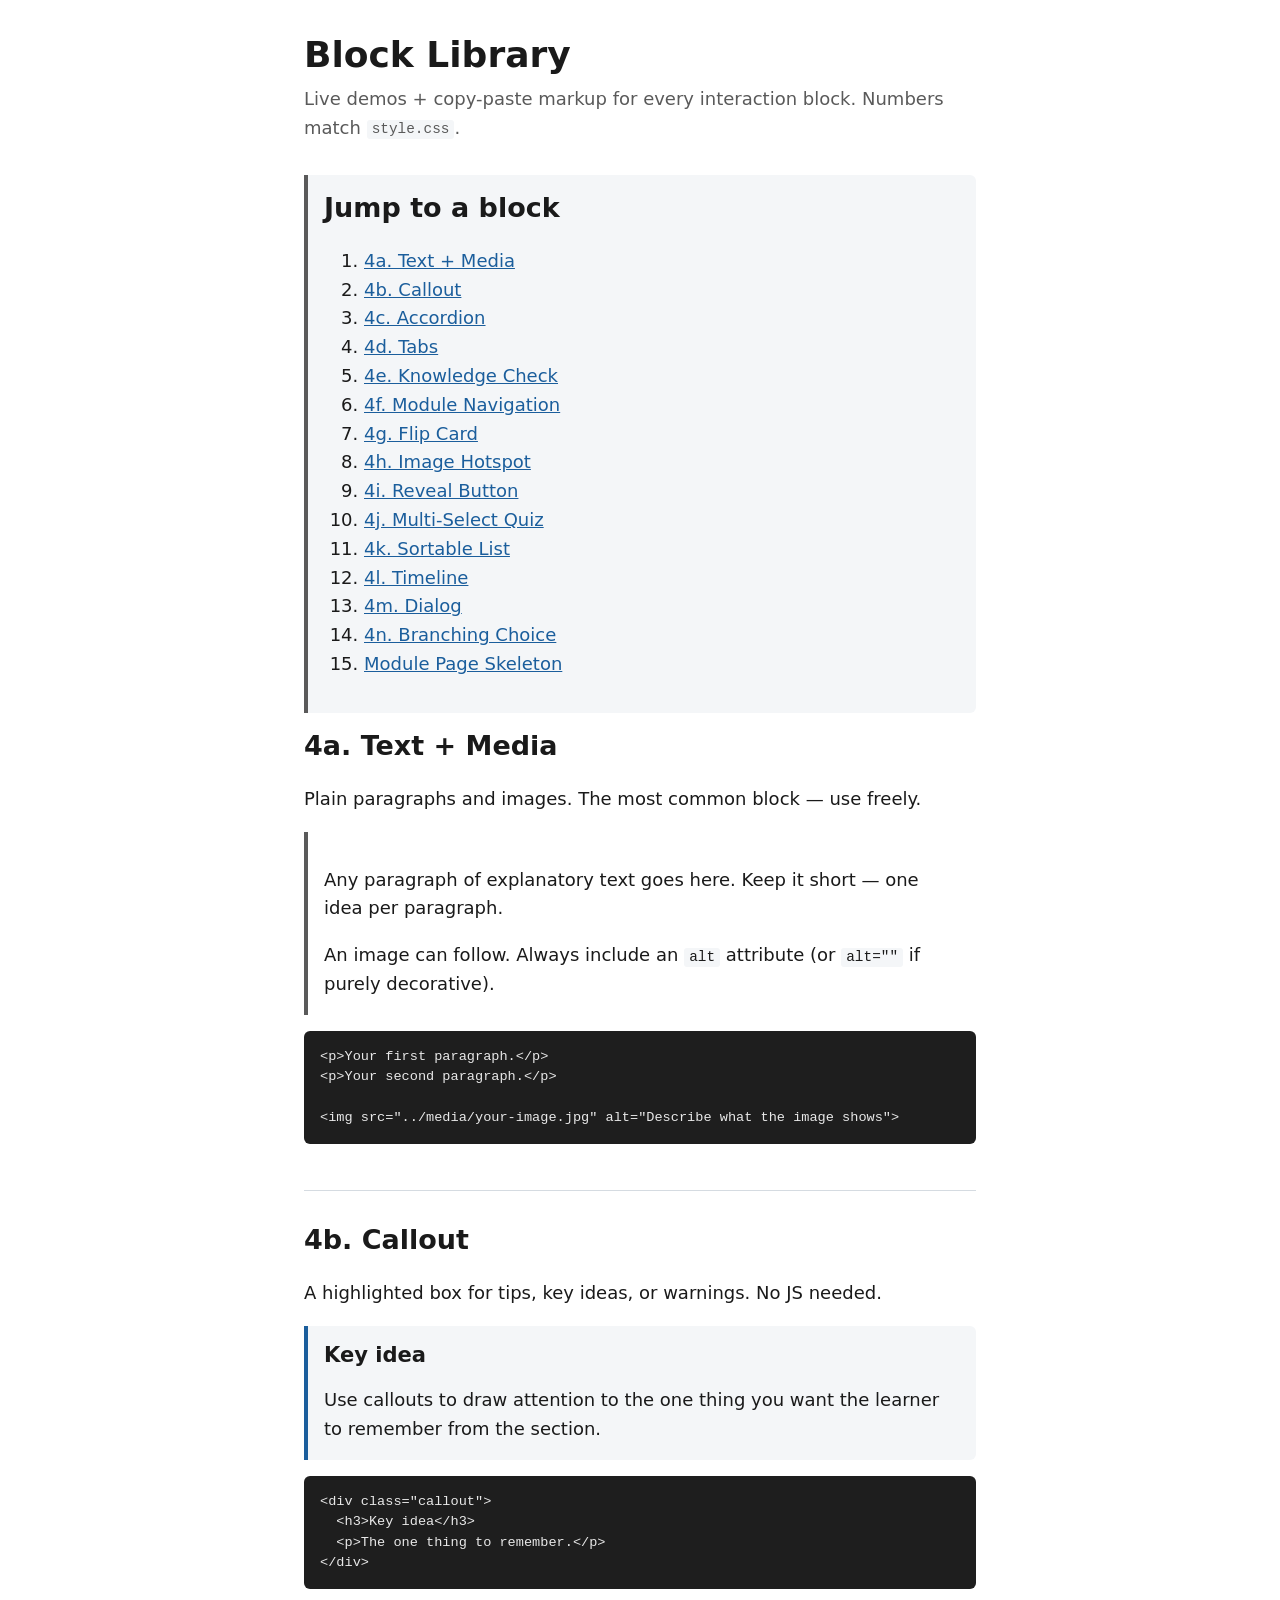
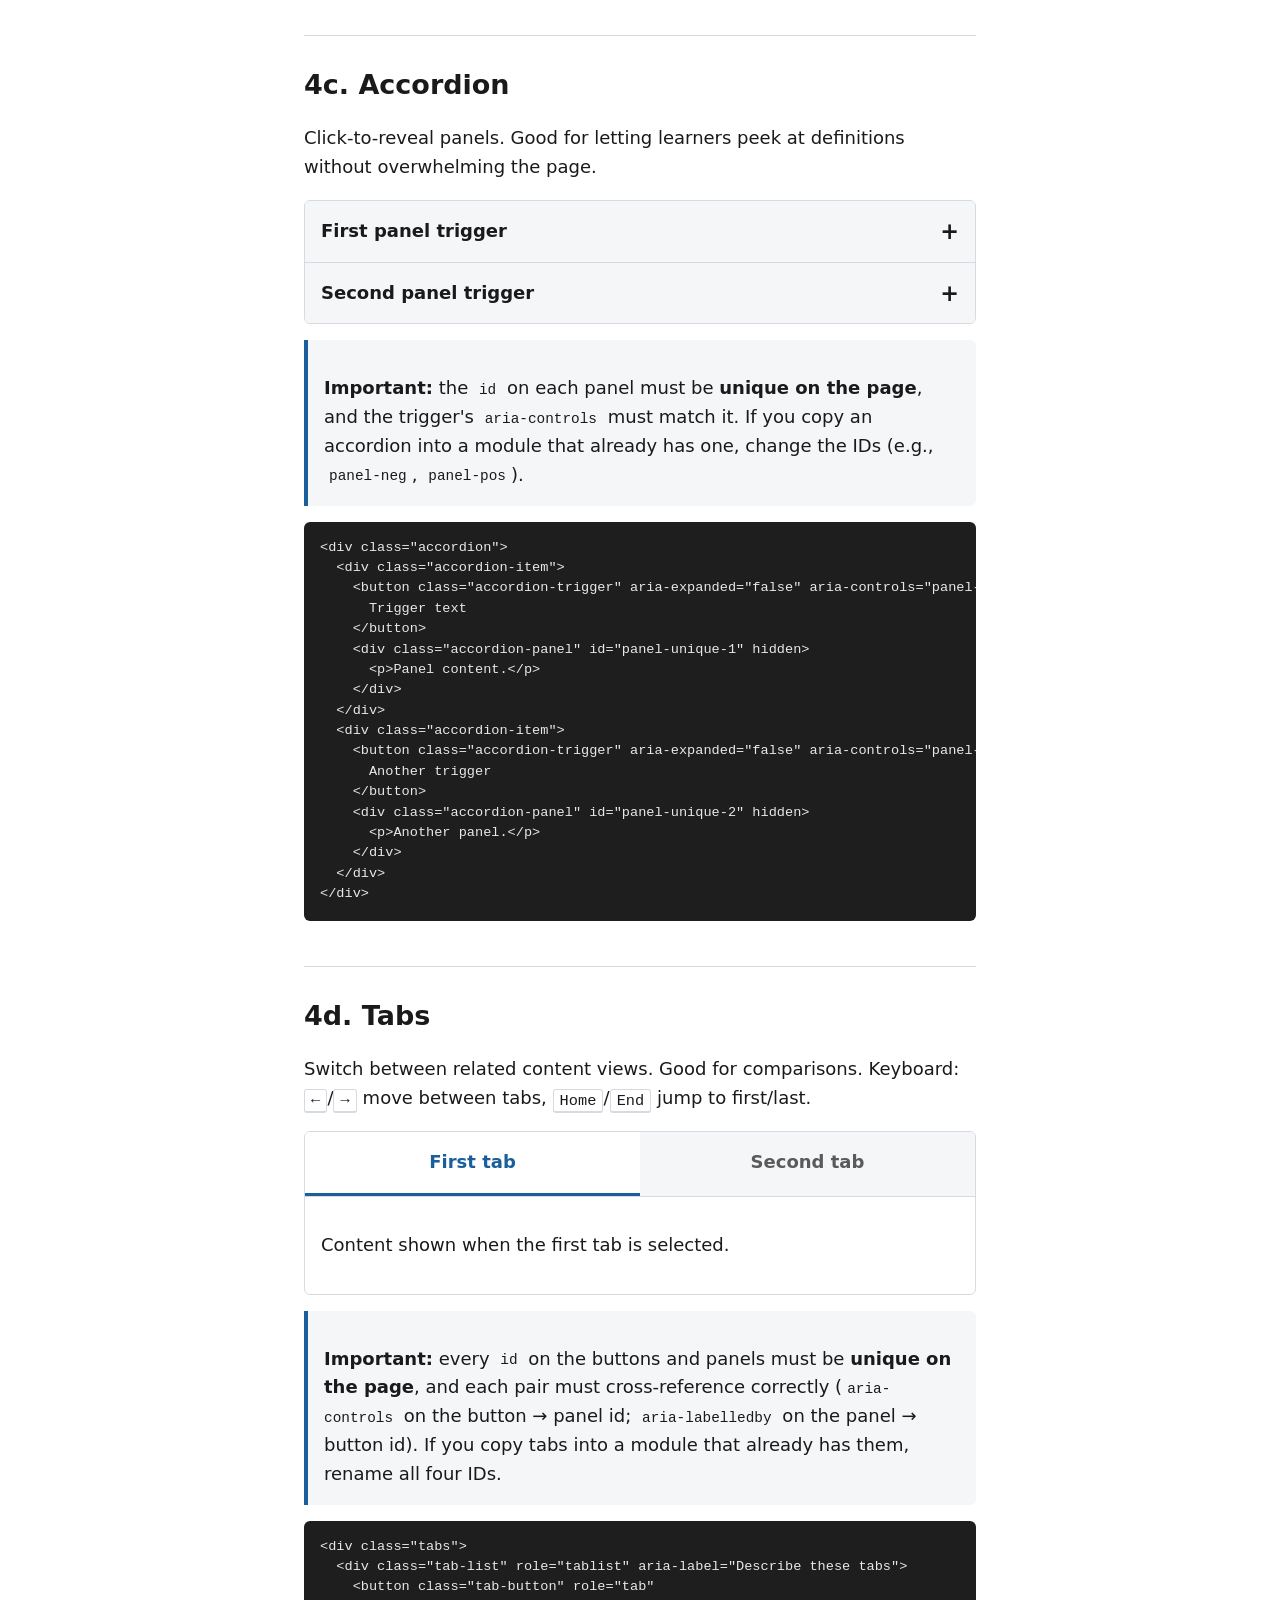
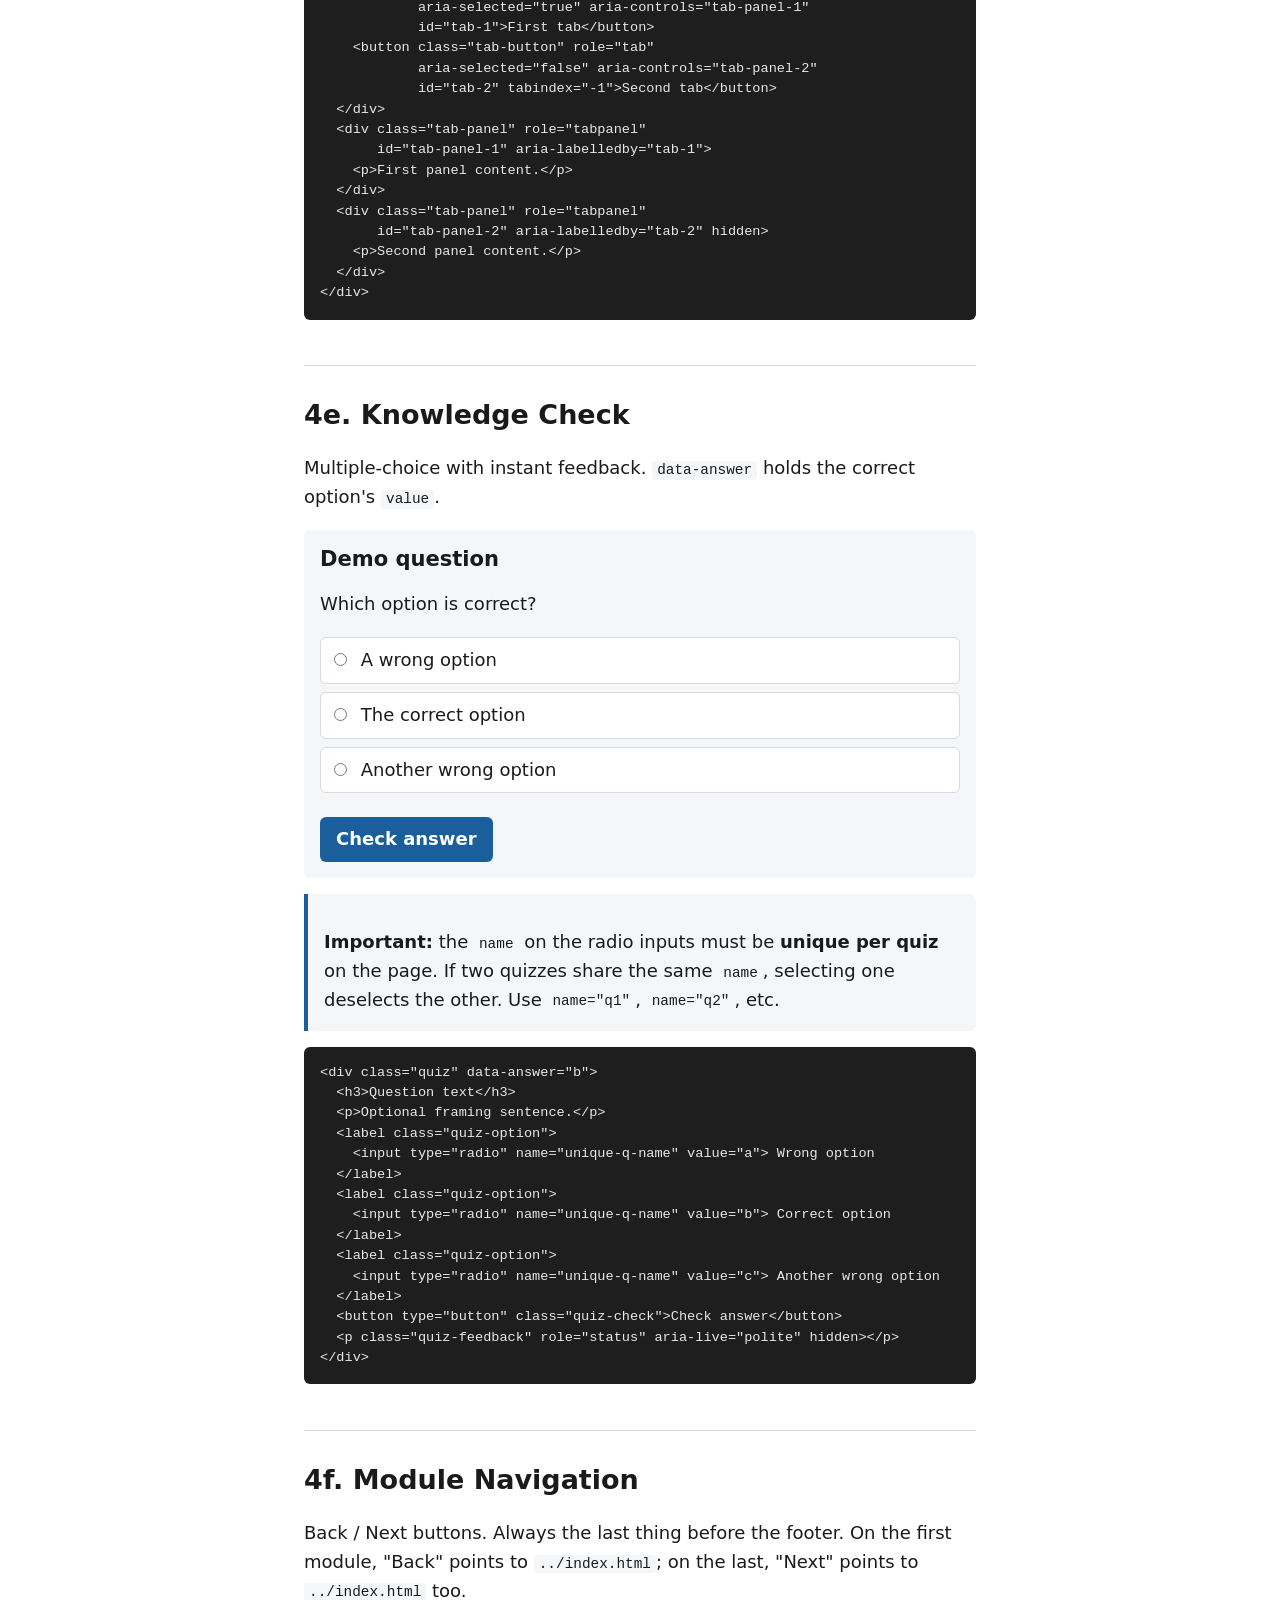
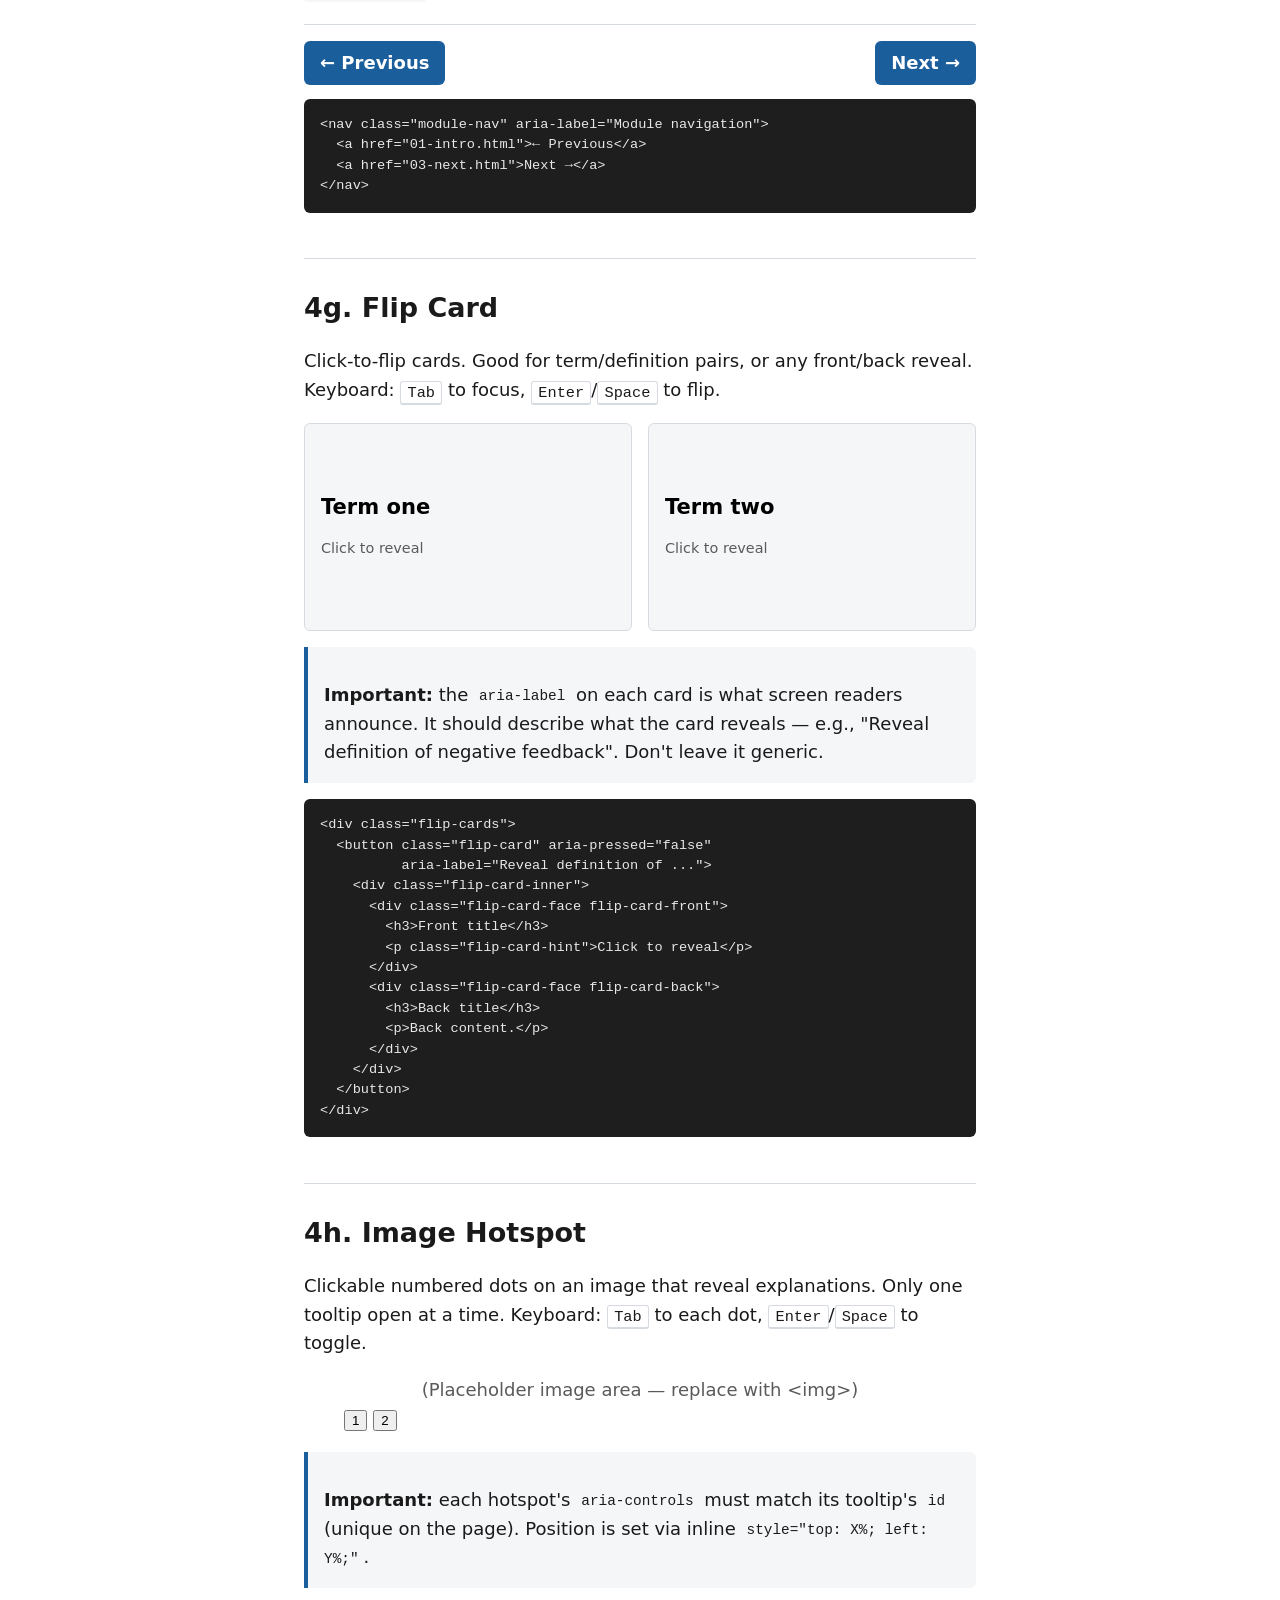
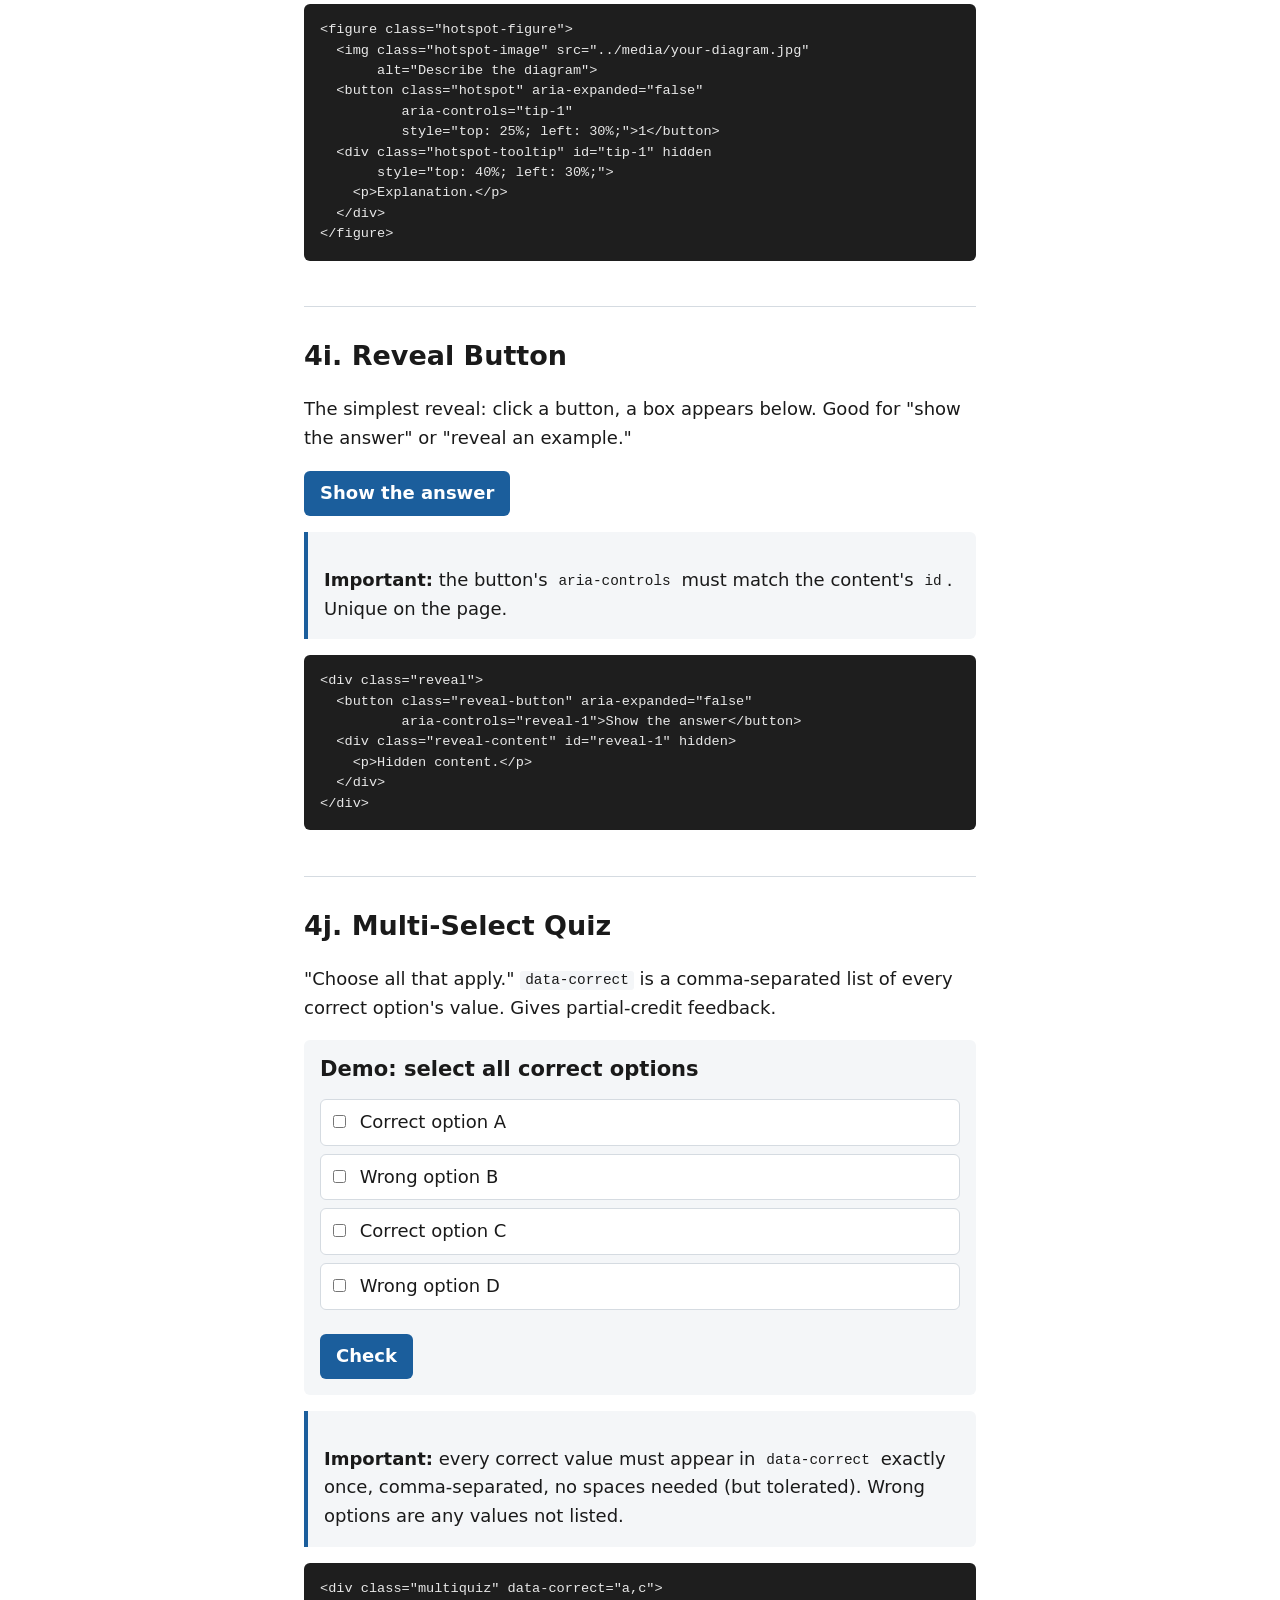
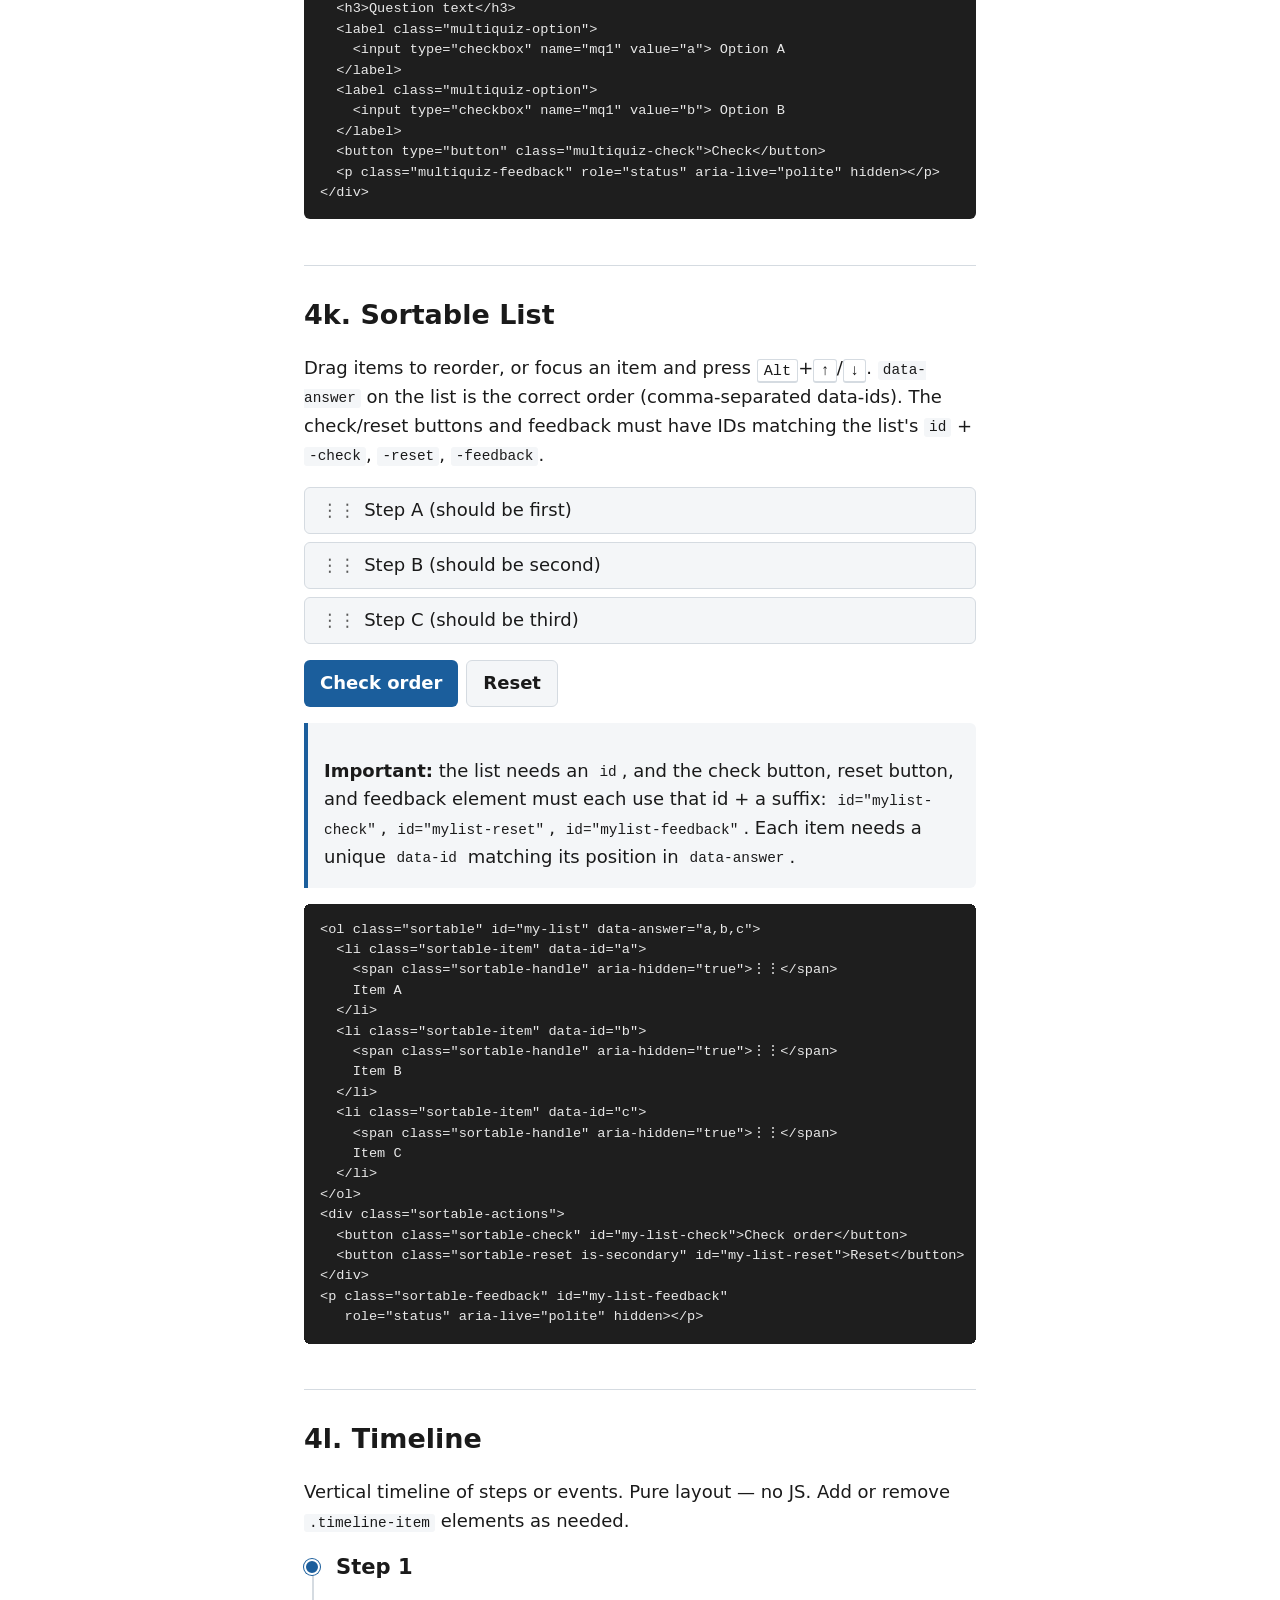
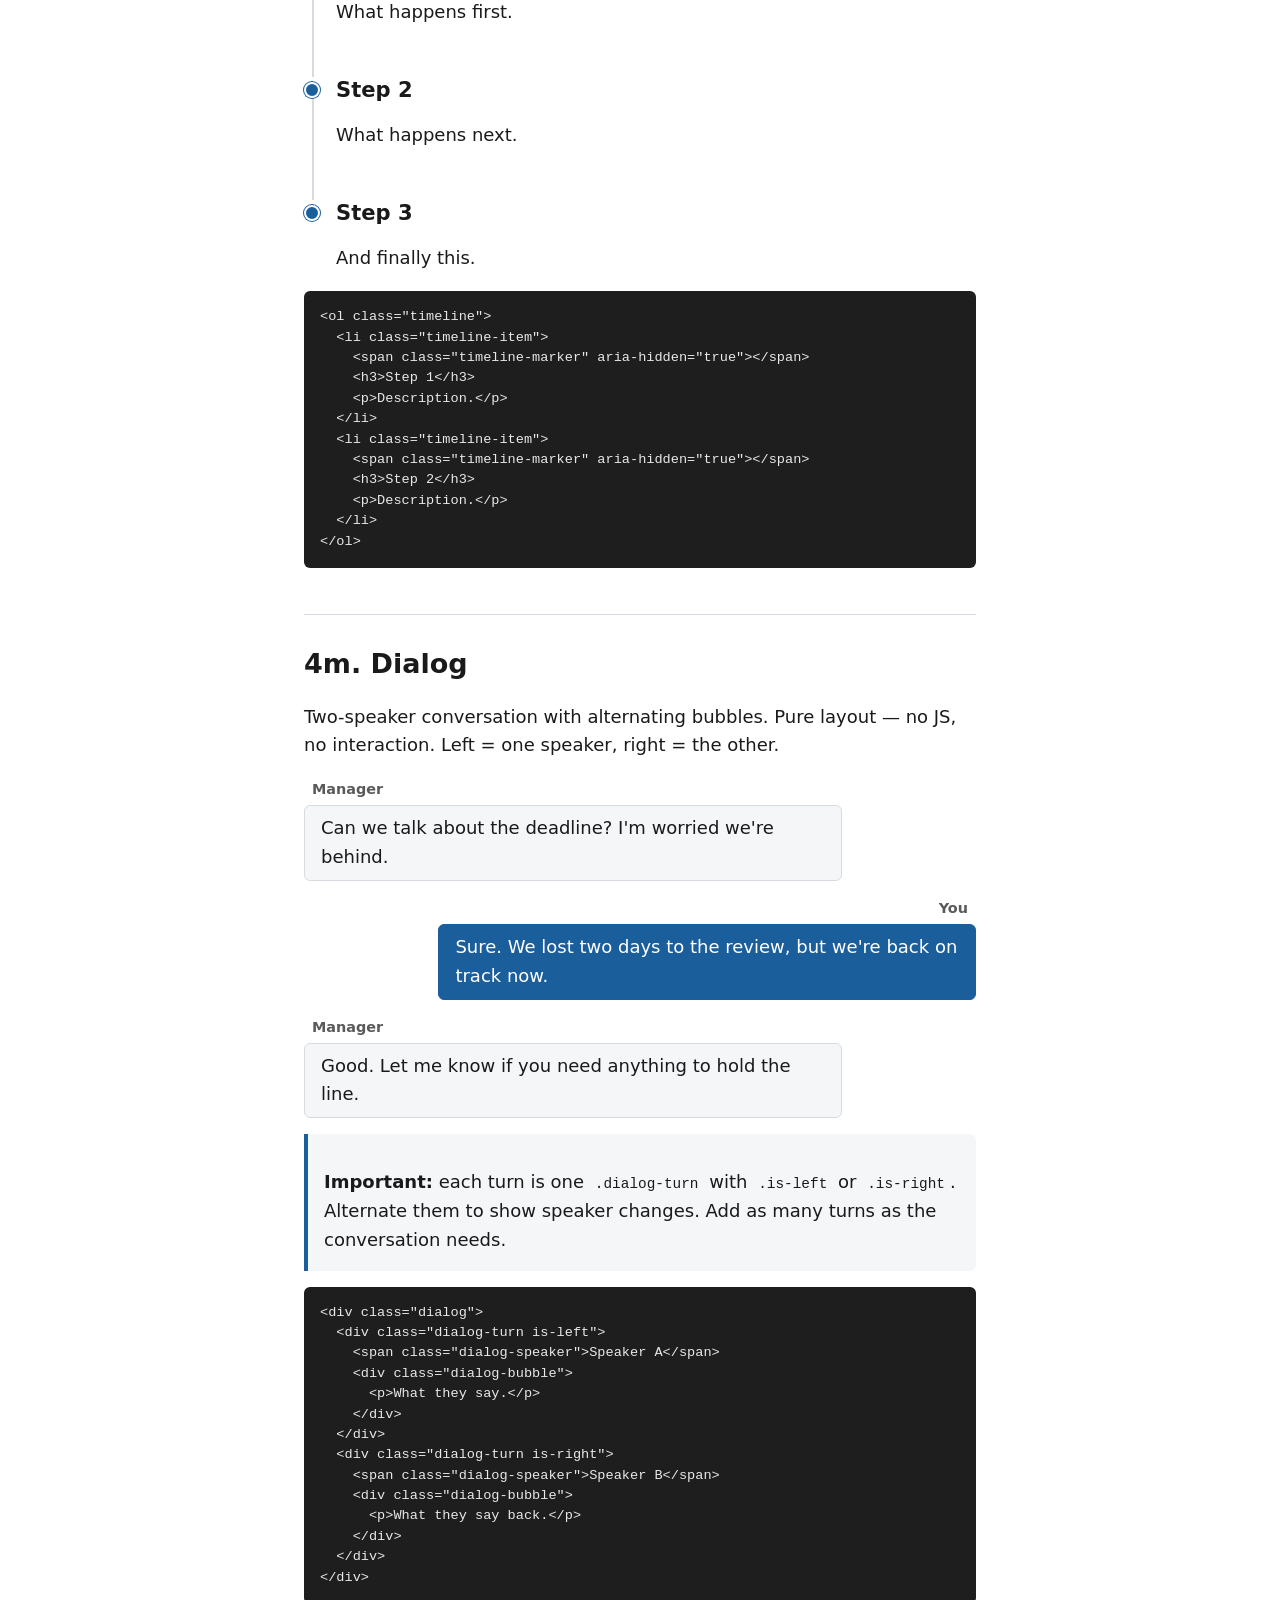
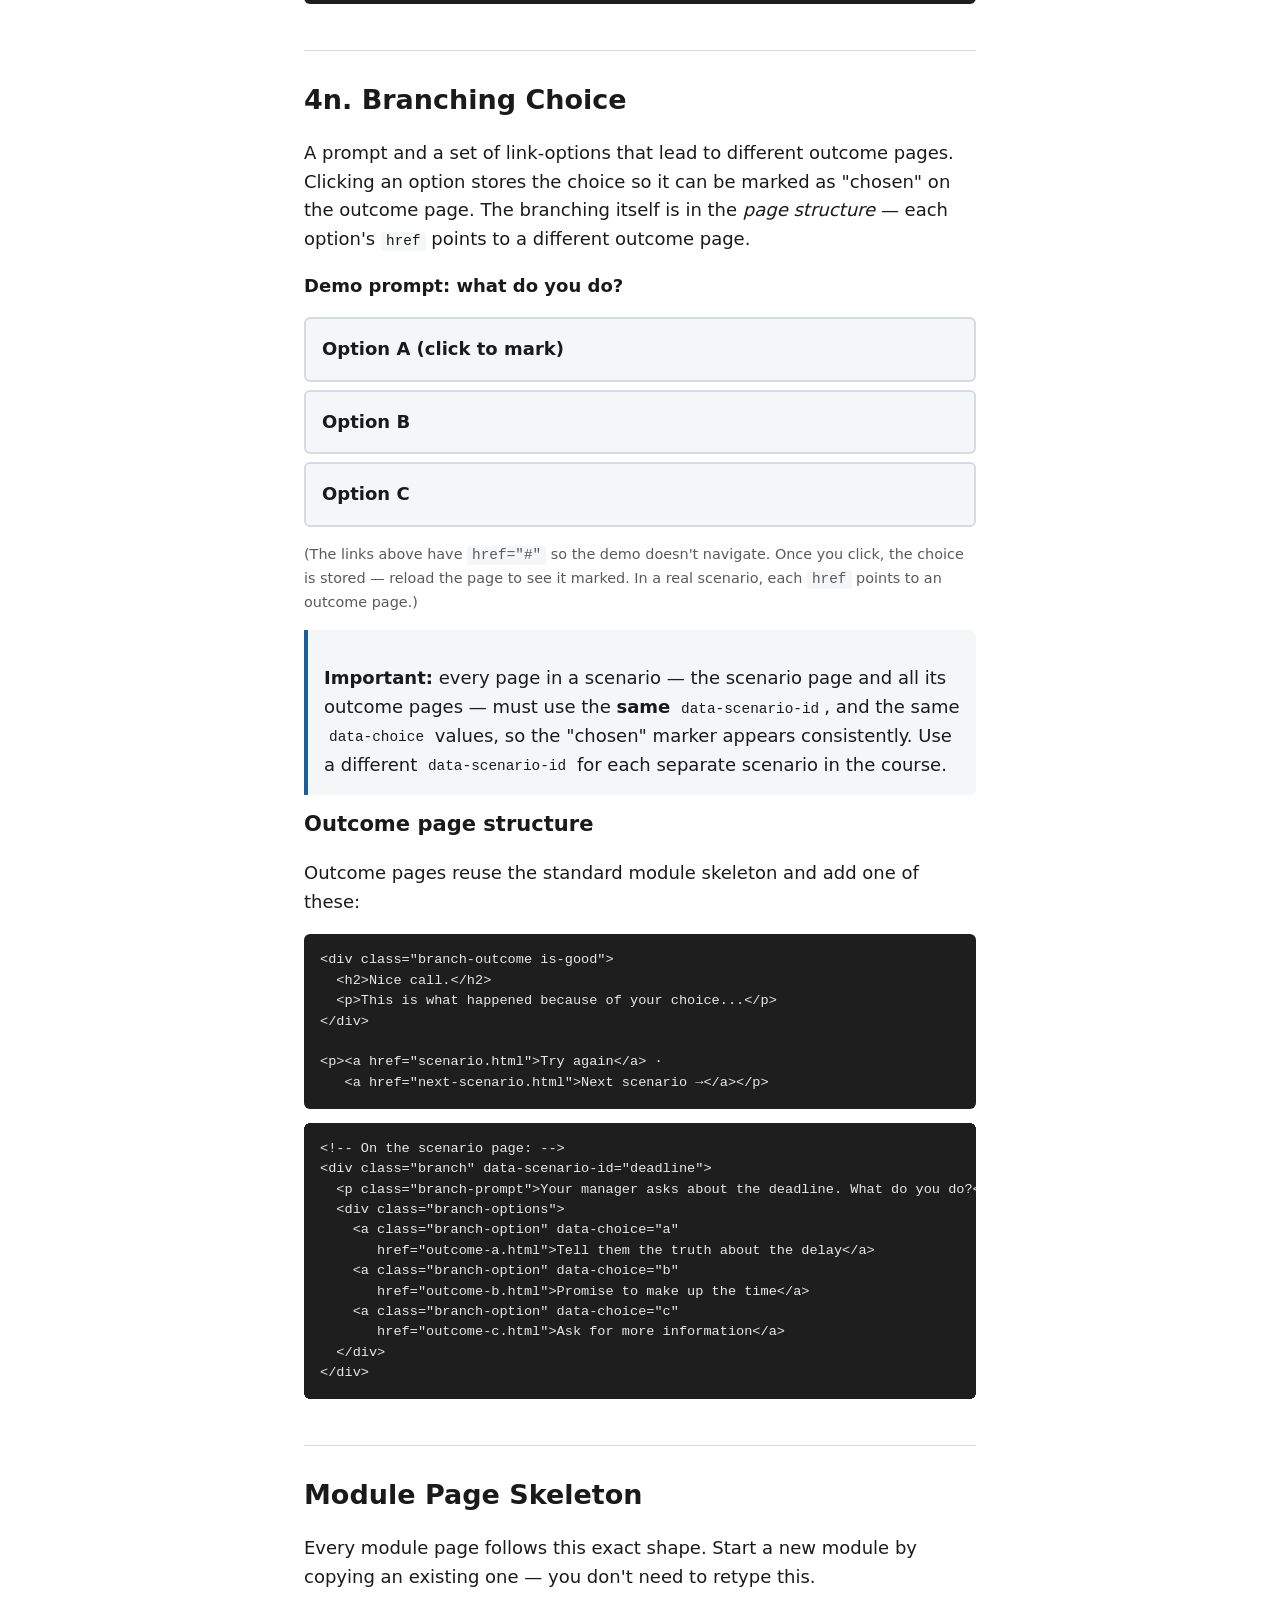
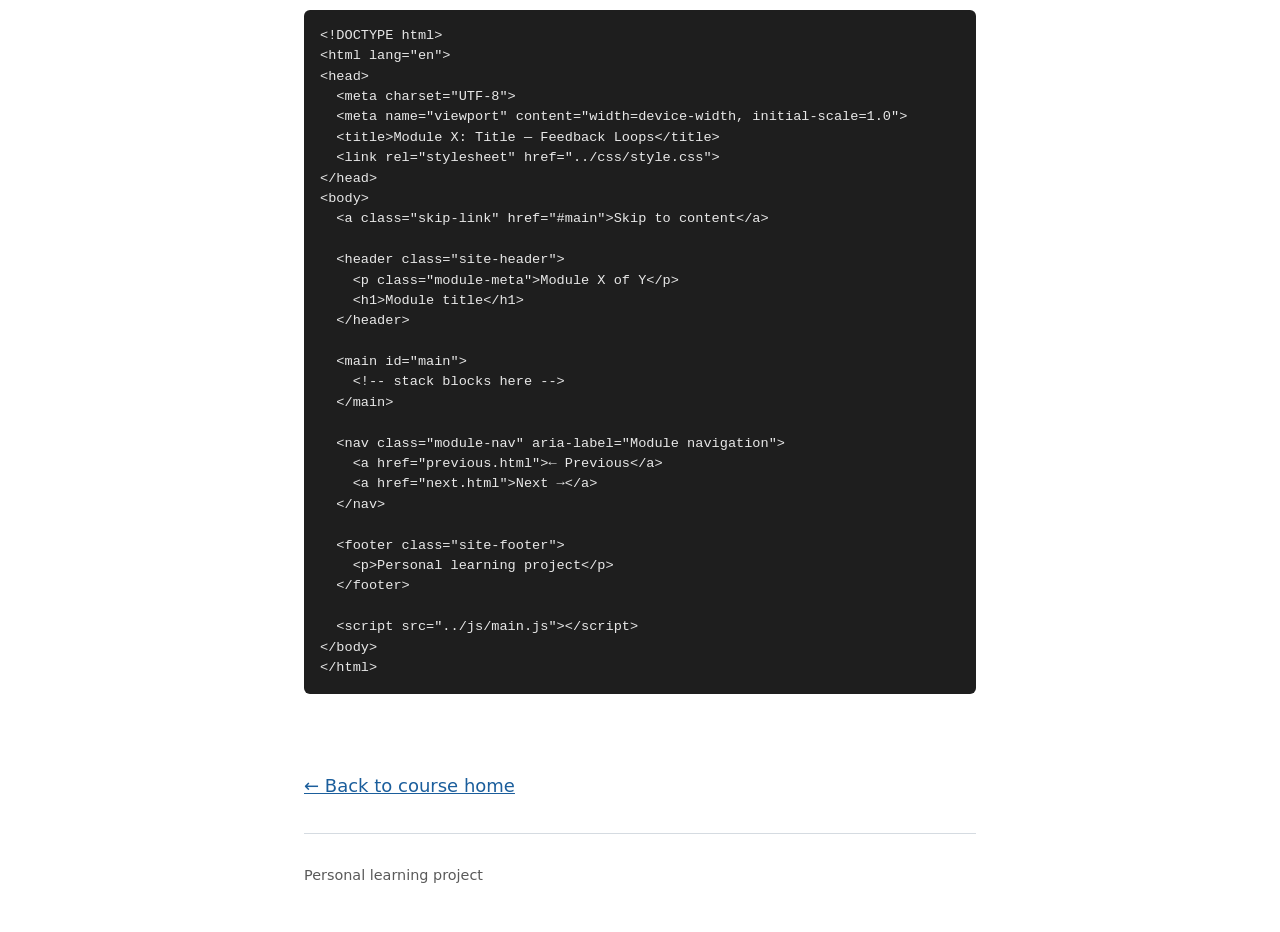
==== blocks.html @ c5122d72 "Container for building eLearning courses" ====
<!DOCTYPE html>
<html lang="en">
<head>
  <meta charset="UTF-8">
  <meta name="viewport" content="width=device-width, initial-scale=1.0">
  <title>Block Library — Feedback Loops</title>
  <link rel="stylesheet" href="css/style.css">
</head>
<body>
  <a class="skip-link" href="#main">Skip to content</a>

  <header class="site-header">
    <h1>Block Library</h1>
    <p class="subtitle">Live demos + copy-paste markup for every interaction block. Numbers match <code>style.css</code>.</p>
  </header>

  <main id="main">

    <!-- #region Table of contents -->
    <nav aria-label="Block index" class="callout" style="border-left-color: var(--color-muted);">
      <h2 style="margin-top: 0;">Jump to a block</h2>
      <ol>
        <li><a href="#block-4a">4a. Text + Media</a></li>
        <li><a href="#block-4b">4b. Callout</a></li>
        <li><a href="#block-4c">4c. Accordion</a></li>
        <li><a href="#block-4d">4d. Tabs</a></li>
        <li><a href="#block-4e">4e. Knowledge Check</a></li>
        <li><a href="#block-4f">4f. Module Navigation</a></li>
        <li><a href="#block-4g">4g. Flip Card</a></li>
        <li><a href="#block-4h">4h. Image Hotspot</a></li>
        <li><a href="#block-4i">4i. Reveal Button</a></li>
        <li><a href="#block-4j">4j. Multi-Select Quiz</a></li>
        <li><a href="#block-4k">4k. Sortable List</a></li>
        <li><a href="#block-4l">4l. Timeline</a></li>
        <li><a href="#block-4m">4m. Dialog</a></li>
        <li><a href="#block-4n">4n. Branching Choice</a></li>
        <li><a href="#block-skeleton">Module Page Skeleton</a></li>
      </ol>
    </nav>
    <!-- #endregion -->

    <!-- #region 4a. Text + Media -->
    <section id="block-4a" aria-labelledby="block-4a-heading">
      <h2 id="block-4a-heading">4a. Text + Media</h2>
      <p>Plain paragraphs and images. The most common block — use freely.</p>

      <div class="callout" style="border-left-color: var(--color-muted); background: var(--color-bg);">
        <p>Any paragraph of explanatory text goes here. Keep it short — one idea per paragraph.</p>
        <p>An image can follow. Always include an <code>alt</code> attribute (or <code>alt=""</code> if purely decorative).</p>
      </div>

      <pre><code>&lt;p&gt;Your first paragraph.&lt;/p&gt;
&lt;p&gt;Your second paragraph.&lt;/p&gt;

&lt;img src="../media/your-image.jpg" alt="Describe what the image shows"&gt;</code></pre>
    </section>
    <!-- #endregion -->

    <!-- #region 4b. Callout -->
    <section id="block-4b" aria-labelledby="block-4b-heading">
      <h2 id="block-4b-heading">4b. Callout</h2>
      <p>A highlighted box for tips, key ideas, or warnings. No JS needed.</p>

      <div class="callout">
        <h3>Key idea</h3>
        <p>Use callouts to draw attention to the one thing you want the learner to remember from the section.</p>
      </div>

      <pre><code>&lt;div class="callout"&gt;
  &lt;h3&gt;Key idea&lt;/h3&gt;
  &lt;p&gt;The one thing to remember.&lt;/p&gt;
&lt;/div&gt;</code></pre>
    </section>
    <!-- #endregion -->

    <!-- #region 4c. Accordion -->
    <section id="block-4c" aria-labelledby="block-4c-heading">
      <h2 id="block-4c-heading">4c. Accordion</h2>
      <p>Click-to-reveal panels. Good for letting learners peek at definitions without overwhelming the page.</p>

      <div class="accordion">
        <div class="accordion-item">
          <button class="accordion-trigger" aria-expanded="false" aria-controls="demo-panel-1">
            First panel trigger
          </button>
          <div class="accordion-panel" id="demo-panel-1" hidden>
            <p>Content revealed when the trigger is clicked.</p>
          </div>
        </div>
        <div class="accordion-item">
          <button class="accordion-trigger" aria-expanded="false" aria-controls="demo-panel-2">
            Second panel trigger
          </button>
          <div class="accordion-panel" id="demo-panel-2" hidden>
            <p>Each accordion item is independent.</p>
          </div>
        </div>
      </div>

      <div class="callout">
        <p><strong>Important:</strong> the <code>id</code> on each panel must be <strong>unique on the page</strong>, and the trigger's <code>aria-controls</code> must match it. If you copy an accordion into a module that already has one, change the IDs (e.g., <code>panel-neg</code>, <code>panel-pos</code>).</p>
      </div>

      <pre><code>&lt;div class="accordion"&gt;
  &lt;div class="accordion-item"&gt;
    &lt;button class="accordion-trigger" aria-expanded="false" aria-controls="panel-unique-1"&gt;
      Trigger text
    &lt;/button&gt;
    &lt;div class="accordion-panel" id="panel-unique-1" hidden&gt;
      &lt;p&gt;Panel content.&lt;/p&gt;
    &lt;/div&gt;
  &lt;/div&gt;
  &lt;div class="accordion-item"&gt;
    &lt;button class="accordion-trigger" aria-expanded="false" aria-controls="panel-unique-2"&gt;
      Another trigger
    &lt;/button&gt;
    &lt;div class="accordion-panel" id="panel-unique-2" hidden&gt;
      &lt;p&gt;Another panel.&lt;/p&gt;
    &lt;/div&gt;
  &lt;/div&gt;
&lt;/div&gt;</code></pre>
    </section>
    <!-- #endregion -->

    <!-- #region 4d. Tabs -->
    <section id="block-4d" aria-labelledby="block-4d-heading">
      <h2 id="block-4d-heading">4d. Tabs</h2>
      <p>Switch between related content views. Good for comparisons. Keyboard: <kbd>←</kbd>/<kbd>→</kbd> move between tabs, <kbd>Home</kbd>/<kbd>End</kbd> jump to first/last.</p>

      <div class="tabs">
        <div class="tab-list" role="tablist" aria-label="Demo tabs">
          <button class="tab-button" role="tab"
                  aria-selected="true" aria-controls="demo-tab-panel-1"
                  id="demo-tab-1">First tab</button>
          <button class="tab-button" role="tab"
                  aria-selected="false" aria-controls="demo-tab-panel-2"
                  id="demo-tab-2" tabindex="-1">Second tab</button>
        </div>
        <div class="tab-panel" role="tabpanel"
             id="demo-tab-panel-1" aria-labelledby="demo-tab-1">
          <p>Content shown when the first tab is selected.</p>
        </div>
        <div class="tab-panel" role="tabpanel"
             id="demo-tab-panel-2" aria-labelledby="demo-tab-2" hidden>
          <p>Content shown when the second tab is selected.</p>
        </div>
      </div>

      <div class="callout">
        <p><strong>Important:</strong> every <code>id</code> on the buttons and panels must be <strong>unique on the page</strong>, and each pair must cross-reference correctly (<code>aria-controls</code> on the button → panel id; <code>aria-labelledby</code> on the panel → button id). If you copy tabs into a module that already has them, rename all four IDs.</p>
      </div>

      <pre><code>&lt;div class="tabs"&gt;
  &lt;div class="tab-list" role="tablist" aria-label="Describe these tabs"&gt;
    &lt;button class="tab-button" role="tab"
            aria-selected="true" aria-controls="tab-panel-1"
            id="tab-1"&gt;First tab&lt;/button&gt;
    &lt;button class="tab-button" role="tab"
            aria-selected="false" aria-controls="tab-panel-2"
            id="tab-2" tabindex="-1"&gt;Second tab&lt;/button&gt;
  &lt;/div&gt;
  &lt;div class="tab-panel" role="tabpanel"
       id="tab-panel-1" aria-labelledby="tab-1"&gt;
    &lt;p&gt;First panel content.&lt;/p&gt;
  &lt;/div&gt;
  &lt;div class="tab-panel" role="tabpanel"
       id="tab-panel-2" aria-labelledby="tab-2" hidden&gt;
    &lt;p&gt;Second panel content.&lt;/p&gt;
  &lt;/div&gt;
&lt;/div&gt;</code></pre>
    </section>
    <!-- #endregion -->

    <!-- #region 4e. Knowledge Check -->
    <section id="block-4e" aria-labelledby="block-4e-heading">
      <h2 id="block-4e-heading">4e. Knowledge Check</h2>
      <p>Multiple-choice with instant feedback. <code>data-answer</code> holds the correct option's <code>value</code>.</p>

      <div class="quiz" data-answer="b">
        <h3>Demo question</h3>
        <p>Which option is correct?</p>
        <label class="quiz-option">
          <input type="radio" name="demo-q" value="a"> A wrong option
        </label>
        <label class="quiz-option">
          <input type="radio" name="demo-q" value="b"> The correct option
        </label>
        <label class="quiz-option">
          <input type="radio" name="demo-q" value="c"> Another wrong option
        </label>
        <button type="button" class="quiz-check">Check answer</button>
        <p class="quiz-feedback" role="status" aria-live="polite" hidden></p>
      </div>

      <div class="callout">
        <p><strong>Important:</strong> the <code>name</code> on the radio inputs must be <strong>unique per quiz</strong> on the page. If two quizzes share the same <code>name</code>, selecting one deselects the other. Use <code>name="q1"</code>, <code>name="q2"</code>, etc.</p>
      </div>

      <pre><code>&lt;div class="quiz" data-answer="b"&gt;
  &lt;h3&gt;Question text&lt;/h3&gt;
  &lt;p&gt;Optional framing sentence.&lt;/p&gt;
  &lt;label class="quiz-option"&gt;
    &lt;input type="radio" name="unique-q-name" value="a"&gt; Wrong option
  &lt;/label&gt;
  &lt;label class="quiz-option"&gt;
    &lt;input type="radio" name="unique-q-name" value="b"&gt; Correct option
  &lt;/label&gt;
  &lt;label class="quiz-option"&gt;
    &lt;input type="radio" name="unique-q-name" value="c"&gt; Another wrong option
  &lt;/label&gt;
  &lt;button type="button" class="quiz-check"&gt;Check answer&lt;/button&gt;
  &lt;p class="quiz-feedback" role="status" aria-live="polite" hidden&gt;&lt;/p&gt;
&lt;/div&gt;</code></pre>
    </section>
    <!-- #endregion -->

    <!-- #region 4f. Module Navigation -->
    <section id="block-4f" aria-labelledby="block-4f-heading">
      <h2 id="block-4f-heading">4f. Module Navigation</h2>
      <p>Back / Next buttons. Always the last thing before the footer. On the first module, "Back" points to <code>../index.html</code>; on the last, "Next" points to <code>../index.html</code> too.</p>

      <div class="module-nav" style="margin-top: 0;">
        <a href="#">← Previous</a>
        <a href="#">Next →</a>
      </div>

      <pre><code>&lt;nav class="module-nav" aria-label="Module navigation"&gt;
  &lt;a href="01-intro.html"&gt;← Previous&lt;/a&gt;
  &lt;a href="03-next.html"&gt;Next →&lt;/a&gt;
&lt;/nav&gt;</code></pre>
    </section>
    <!-- #endregion -->

    <!-- #region 4g. Flip Card -->
    <section id="block-4g" aria-labelledby="block-4g-heading">
      <h2 id="block-4g-heading">4g. Flip Card</h2>
      <p>Click-to-flip cards. Good for term/definition pairs, or any front/back reveal. Keyboard: <kbd>Tab</kbd> to focus, <kbd>Enter</kbd>/<kbd>Space</kbd> to flip.</p>

      <div class="flip-cards">
        <button class="flip-card" aria-pressed="false"
                aria-label="Reveal definition of term one">
          <div class="flip-card-inner">
            <div class="flip-card-face flip-card-front">
              <h3>Term one</h3>
              <p class="flip-card-hint">Click to reveal</p>
            </div>
            <div class="flip-card-face flip-card-back">
              <h3>Definition one</h3>
              <p>The explanation appears on the back.</p>
            </div>
          </div>
        </button>
        <button class="flip-card" aria-pressed="false"
                aria-label="Reveal definition of term two">
          <div class="flip-card-inner">
            <div class="flip-card-face flip-card-front">
              <h3>Term two</h3>
              <p class="flip-card-hint">Click to reveal</p>
            </div>
            <div class="flip-card-face flip-card-back">
              <h3>Definition two</h3>
              <p>Cards can be one, two, or many — the grid wraps automatically.</p>
            </div>
          </div>
        </button>
      </div>

      <div class="callout">
        <p><strong>Important:</strong> the <code>aria-label</code> on each card is what screen readers announce. It should describe what the card reveals — e.g., "Reveal definition of negative feedback". Don't leave it generic.</p>
      </div>

      <pre><code>&lt;div class="flip-cards"&gt;
  &lt;button class="flip-card" aria-pressed="false"
          aria-label="Reveal definition of ..."&gt;
    &lt;div class="flip-card-inner"&gt;
      &lt;div class="flip-card-face flip-card-front"&gt;
        &lt;h3&gt;Front title&lt;/h3&gt;
        &lt;p class="flip-card-hint"&gt;Click to reveal&lt;/p&gt;
      &lt;/div&gt;
      &lt;div class="flip-card-face flip-card-back"&gt;
        &lt;h3&gt;Back title&lt;/h3&gt;
        &lt;p&gt;Back content.&lt;/p&gt;
      &lt;/div&gt;
    &lt;/div&gt;
  &lt;/button&gt;
&lt;/div&gt;</code></pre>
    </section>
    <!-- #endregion -->

    <!-- #region 4h. Image Hotspot -->
    <section id="block-4h" aria-labelledby="block-4h-heading">
      <h2 id="block-4h-heading">4h. Image Hotspot</h2>
      <p>Clickable numbered dots on an image that reveal explanations. Only one tooltip open at a time. Keyboard: <kbd>Tab</kbd> to each dot, <kbd>Enter</kbd>/<kbd>Space</kbd> to toggle.</p>

      <figure class="hotspot-figure">
        <div class="hotspot-image" style="display:flex; align-items:center; justify-content:center; color: var(--color-muted);">
          <span>(Placeholder image area — replace with &lt;img&gt;)</span>
        </div>
        <button class="hotspot" aria-expanded="false"
                aria-controls="demo-hotspot-tip-1"
                style="top: 25%; left: 30%;">1</button>
        <div class="hotspot-tooltip" id="demo-hotspot-tip-1" hidden
             style="top: 40%; left: 30%;">
          <p>First explanation. The tooltip appears near the dot.</p>
        </div>
        <button class="hotspot" aria-expanded="false"
                aria-controls="demo-hotspot-tip-2"
                style="top: 60%; left: 65%;">2</button>
        <div class="hotspot-tooltip" id="demo-hotspot-tip-2" hidden
             style="top: 75%; left: 55%;">
          <p>Second explanation. Only one open at a time.</p>
        </div>
      </figure>

      <div class="callout">
        <p><strong>Important:</strong> each hotspot's <code>aria-controls</code> must match its tooltip's <code>id</code> (unique on the page). Position is set via inline <code>style="top: X%; left: Y%;"</code>.</p>
      </div>

      <pre><code>&lt;figure class="hotspot-figure"&gt;
  &lt;img class="hotspot-image" src="../media/your-diagram.jpg"
       alt="Describe the diagram"&gt;
  &lt;button class="hotspot" aria-expanded="false"
          aria-controls="tip-1"
          style="top: 25%; left: 30%;"&gt;1&lt;/button&gt;
  &lt;div class="hotspot-tooltip" id="tip-1" hidden
       style="top: 40%; left: 30%;"&gt;
    &lt;p&gt;Explanation.&lt;/p&gt;
  &lt;/div&gt;
&lt;/figure&gt;</code></pre>
    </section>
    <!-- #endregion -->

    <!-- #region 4i. Reveal Button -->
    <section id="block-4i" aria-labelledby="block-4i-heading">
      <h2 id="block-4i-heading">4i. Reveal Button</h2>
      <p>The simplest reveal: click a button, a box appears below. Good for "show the answer" or "reveal an example."</p>

      <div class="reveal">
        <button class="reveal-button" aria-expanded="false"
                aria-controls="demo-reveal-1">Show the answer</button>
        <div class="reveal-content" id="demo-reveal-1" hidden>
          <p>This text was hidden until you clicked the button.</p>
        </div>
      </div>

      <div class="callout">
        <p><strong>Important:</strong> the button's <code>aria-controls</code> must match the content's <code>id</code>. Unique on the page.</p>
      </div>

      <pre><code>&lt;div class="reveal"&gt;
  &lt;button class="reveal-button" aria-expanded="false"
          aria-controls="reveal-1"&gt;Show the answer&lt;/button&gt;
  &lt;div class="reveal-content" id="reveal-1" hidden&gt;
    &lt;p&gt;Hidden content.&lt;/p&gt;
  &lt;/div&gt;
&lt;/div&gt;</code></pre>
    </section>
    <!-- #endregion -->

    <!-- #region 4j. Multi-Select Quiz -->
    <section id="block-4j" aria-labelledby="block-4j-heading">
      <h2 id="block-4j-heading">4j. Multi-Select Quiz</h2>
      <p>"Choose all that apply." <code>data-correct</code> is a comma-separated list of every correct option's value. Gives partial-credit feedback.</p>

      <div class="multiquiz" data-correct="a,c">
        <h3>Demo: select all correct options</h3>
        <label class="multiquiz-option">
          <input type="checkbox" name="demo-mq" value="a"> Correct option A
        </label>
        <label class="multiquiz-option">
          <input type="checkbox" name="demo-mq" value="b"> Wrong option B
        </label>
        <label class="multiquiz-option">
          <input type="checkbox" name="demo-mq" value="c"> Correct option C
        </label>
        <label class="multiquiz-option">
          <input type="checkbox" name="demo-mq" value="d"> Wrong option D
        </label>
        <button type="button" class="multiquiz-check">Check</button>
        <p class="multiquiz-feedback" role="status" aria-live="polite" hidden></p>
      </div>

      <div class="callout">
        <p><strong>Important:</strong> every correct value must appear in <code>data-correct</code> exactly once, comma-separated, no spaces needed (but tolerated). Wrong options are any values not listed.</p>
      </div>

      <pre><code>&lt;div class="multiquiz" data-correct="a,c"&gt;
  &lt;h3&gt;Question text&lt;/h3&gt;
  &lt;label class="multiquiz-option"&gt;
    &lt;input type="checkbox" name="mq1" value="a"&gt; Option A
  &lt;/label&gt;
  &lt;label class="multiquiz-option"&gt;
    &lt;input type="checkbox" name="mq1" value="b"&gt; Option B
  &lt;/label&gt;
  &lt;button type="button" class="multiquiz-check"&gt;Check&lt;/button&gt;
  &lt;p class="multiquiz-feedback" role="status" aria-live="polite" hidden&gt;&lt;/p&gt;
&lt;/div&gt;</code></pre>
    </section>
    <!-- #endregion -->

    <!-- #region 4k. Sortable List -->
    <section id="block-4k" aria-labelledby="block-4k-heading">
      <h2 id="block-4k-heading">4k. Sortable List</h2>
      <p>Drag items to reorder, or focus an item and press <kbd>Alt</kbd>+<kbd>↑</kbd>/<kbd>↓</kbd>. <code>data-answer</code> on the list is the correct order (comma-separated data-ids). The check/reset buttons and feedback must have IDs matching the list's <code>id</code> + <code>-check</code>, <code>-reset</code>, <code>-feedback</code>.</p>

      <ol class="sortable" id="demo-sort" data-answer="a,b,c">
        <li class="sortable-item" data-id="a">
          <span class="sortable-handle" aria-hidden="true">⋮⋮</span>
          Step A (should be first)
        </li>
        <li class="sortable-item" data-id="b">
          <span class="sortable-handle" aria-hidden="true">⋮⋮</span>
          Step B (should be second)
        </li>
        <li class="sortable-item" data-id="c">
          <span class="sortable-handle" aria-hidden="true">⋮⋮</span>
          Step C (should be third)
        </li>
      </ol>
      <div class="sortable-actions">
        <button class="sortable-check" id="demo-sort-check">Check order</button>
        <button class="sortable-reset is-secondary" id="demo-sort-reset">Reset</button>
      </div>
      <p class="sortable-feedback" id="demo-sort-feedback" role="status" aria-live="polite" hidden></p>

      <div class="callout">
        <p><strong>Important:</strong> the list needs an <code>id</code>, and the check button, reset button, and feedback element must each use that id + a suffix: <code>id="mylist-check"</code>, <code>id="mylist-reset"</code>, <code>id="mylist-feedback"</code>. Each item needs a unique <code>data-id</code> matching its position in <code>data-answer</code>.</p>
      </div>

      <pre><code>&lt;ol class="sortable" id="my-list" data-answer="a,b,c"&gt;
  &lt;li class="sortable-item" data-id="a"&gt;
    &lt;span class="sortable-handle" aria-hidden="true"&gt;⋮⋮&lt;/span&gt;
    Item A
  &lt;/li&gt;
  &lt;li class="sortable-item" data-id="b"&gt;
    &lt;span class="sortable-handle" aria-hidden="true"&gt;⋮⋮&lt;/span&gt;
    Item B
  &lt;/li&gt;
  &lt;li class="sortable-item" data-id="c"&gt;
    &lt;span class="sortable-handle" aria-hidden="true"&gt;⋮⋮&lt;/span&gt;
    Item C
  &lt;/li&gt;
&lt;/ol&gt;
&lt;div class="sortable-actions"&gt;
  &lt;button class="sortable-check" id="my-list-check"&gt;Check order&lt;/button&gt;
  &lt;button class="sortable-reset is-secondary" id="my-list-reset"&gt;Reset&lt;/button&gt;
&lt;/div&gt;
&lt;p class="sortable-feedback" id="my-list-feedback"
   role="status" aria-live="polite" hidden&gt;&lt;/p&gt;</code></pre>
    </section>
    <!-- #endregion -->

    <!-- #region 4l. Timeline -->
    <section id="block-4l" aria-labelledby="block-4l-heading">
      <h2 id="block-4l-heading">4l. Timeline</h2>
      <p>Vertical timeline of steps or events. Pure layout — no JS. Add or remove <code>.timeline-item</code> elements as needed.</p>

      <ol class="timeline">
        <li class="timeline-item">
          <span class="timeline-marker" aria-hidden="true"></span>
          <h3>Step 1</h3>
          <p>What happens first.</p>
        </li>
        <li class="timeline-item">
          <span class="timeline-marker" aria-hidden="true"></span>
          <h3>Step 2</h3>
          <p>What happens next.</p>
        </li>
        <li class="timeline-item">
          <span class="timeline-marker" aria-hidden="true"></span>
          <h3>Step 3</h3>
          <p>And finally this.</p>
        </li>
      </ol>

      <pre><code>&lt;ol class="timeline"&gt;
  &lt;li class="timeline-item"&gt;
    &lt;span class="timeline-marker" aria-hidden="true"&gt;&lt;/span&gt;
    &lt;h3&gt;Step 1&lt;/h3&gt;
    &lt;p&gt;Description.&lt;/p&gt;
  &lt;/li&gt;
  &lt;li class="timeline-item"&gt;
    &lt;span class="timeline-marker" aria-hidden="true"&gt;&lt;/span&gt;
    &lt;h3&gt;Step 2&lt;/h3&gt;
    &lt;p&gt;Description.&lt;/p&gt;
  &lt;/li&gt;
&lt;/ol&gt;</code></pre>
    </section>
    <!-- #endregion -->

    <!-- #region 4m. Dialog -->
    <section id="block-4m" aria-labelledby="block-4m-heading">
      <h2 id="block-4m-heading">4m. Dialog</h2>
      <p>Two-speaker conversation with alternating bubbles. Pure layout — no JS, no interaction. Left = one speaker, right = the other.</p>

      <div class="dialog">
        <div class="dialog-turn is-left">
          <span class="dialog-speaker">Manager</span>
          <div class="dialog-bubble">
            <p>Can we talk about the deadline? I'm worried we're behind.</p>
          </div>
        </div>
        <div class="dialog-turn is-right">
          <span class="dialog-speaker">You</span>
          <div class="dialog-bubble">
            <p>Sure. We lost two days to the review, but we're back on track now.</p>
          </div>
        </div>
        <div class="dialog-turn is-left">
          <span class="dialog-speaker">Manager</span>
          <div class="dialog-bubble">
            <p>Good. Let me know if you need anything to hold the line.</p>
          </div>
        </div>
      </div>

      <div class="callout">
        <p><strong>Important:</strong> each turn is one <code>.dialog-turn</code> with <code>.is-left</code> or <code>.is-right</code>. Alternate them to show speaker changes. Add as many turns as the conversation needs.</p>
      </div>

      <pre><code>&lt;div class="dialog"&gt;
  &lt;div class="dialog-turn is-left"&gt;
    &lt;span class="dialog-speaker"&gt;Speaker A&lt;/span&gt;
    &lt;div class="dialog-bubble"&gt;
      &lt;p&gt;What they say.&lt;/p&gt;
    &lt;/div&gt;
  &lt;/div&gt;
  &lt;div class="dialog-turn is-right"&gt;
    &lt;span class="dialog-speaker"&gt;Speaker B&lt;/span&gt;
    &lt;div class="dialog-bubble"&gt;
      &lt;p&gt;What they say back.&lt;/p&gt;
    &lt;/div&gt;
  &lt;/div&gt;
&lt;/div&gt;</code></pre>
    </section>
    <!-- #endregion -->

    <!-- #region 4n. Branching Choice -->
    <section id="block-4n" aria-labelledby="block-4n-heading">
      <h2 id="block-4n-heading">4n. Branching Choice</h2>
      <p>A prompt and a set of link-options that lead to different outcome pages. Clicking an option stores the choice so it can be marked as "chosen" on the outcome page. The branching itself is in the <em>page structure</em> — each option's <code>href</code> points to a different outcome page.</p>

      <div class="branch" data-scenario-id="demo-scenario">
        <p class="branch-prompt">Demo prompt: what do you do?</p>
        <div class="branch-options">
          <a class="branch-option" data-choice="a" href="#">Option A (click to mark)</a>
          <a class="branch-option" data-choice="b" href="#">Option B</a>
          <a class="branch-option" data-choice="c" href="#">Option C</a>
        </div>
      </div>
      <p style="font-size: var(--font-size-small); color: var(--color-muted);">(The links above have <code>href="#"</code> so the demo doesn't navigate. Once you click, the choice is stored — reload the page to see it marked. In a real scenario, each <code>href</code> points to an outcome page.)</p>

      <div class="callout">
        <p><strong>Important:</strong> every page in a scenario — the scenario page and all its outcome pages — must use the <strong>same</strong> <code>data-scenario-id</code>, and the same <code>data-choice</code> values, so the "chosen" marker appears consistently. Use a different <code>data-scenario-id</code> for each separate scenario in the course.</p>
      </div>

      <h3>Outcome page structure</h3>
      <p>Outcome pages reuse the standard module skeleton and add one of these:</p>
      <pre><code>&lt;div class="branch-outcome is-good"&gt;
  &lt;h2&gt;Nice call.&lt;/h2&gt;
  &lt;p&gt;This is what happened because of your choice...&lt;/p&gt;
&lt;/div&gt;

&lt;p&gt;&lt;a href="scenario.html"&gt;Try again&lt;/a&gt; ·
   &lt;a href="next-scenario.html"&gt;Next scenario →&lt;/a&gt;&lt;/p&gt;</code></pre>

      <pre><code>&lt;!-- On the scenario page: --&gt;
&lt;div class="branch" data-scenario-id="deadline"&gt;
  &lt;p class="branch-prompt"&gt;Your manager asks about the deadline. What do you do?&lt;/p&gt;
  &lt;div class="branch-options"&gt;
    &lt;a class="branch-option" data-choice="a"
       href="outcome-a.html"&gt;Tell them the truth about the delay&lt;/a&gt;
    &lt;a class="branch-option" data-choice="b"
       href="outcome-b.html"&gt;Promise to make up the time&lt;/a&gt;
    &lt;a class="branch-option" data-choice="c"
       href="outcome-c.html"&gt;Ask for more information&lt;/a&gt;
  &lt;/div&gt;
&lt;/div&gt;</code></pre>
    </section>
    <!-- #endregion -->

    <!-- #region Module Page Skeleton -->
    <section id="block-skeleton" aria-labelledby="block-skeleton-heading">
      <h2 id="block-skeleton-heading">Module Page Skeleton</h2>
      <p>Every module page follows this exact shape. Start a new module by copying an existing one — you don't need to retype this.</p>

      <pre><code>&lt;!DOCTYPE html&gt;
&lt;html lang="en"&gt;
&lt;head&gt;
  &lt;meta charset="UTF-8"&gt;
  &lt;meta name="viewport" content="width=device-width, initial-scale=1.0"&gt;
  &lt;title&gt;Module X: Title — Feedback Loops&lt;/title&gt;
  &lt;link rel="stylesheet" href="../css/style.css"&gt;
&lt;/head&gt;
&lt;body&gt;
  &lt;a class="skip-link" href="#main"&gt;Skip to content&lt;/a&gt;

  &lt;header class="site-header"&gt;
    &lt;p class="module-meta"&gt;Module X of Y&lt;/p&gt;
    &lt;h1&gt;Module title&lt;/h1&gt;
  &lt;/header&gt;

  &lt;main id="main"&gt;
    &lt;!-- stack blocks here --&gt;
  &lt;/main&gt;

  &lt;nav class="module-nav" aria-label="Module navigation"&gt;
    &lt;a href="previous.html"&gt;← Previous&lt;/a&gt;
    &lt;a href="next.html"&gt;Next →&lt;/a&gt;
  &lt;/nav&gt;

  &lt;footer class="site-footer"&gt;
    &lt;p&gt;Personal learning project&lt;/p&gt;
  &lt;/footer&gt;

  &lt;script src="../js/main.js"&gt;&lt;/script&gt;
&lt;/body&gt;
&lt;/html&gt;</code></pre>
    </section>
    <!-- #endregion -->

    <p style="margin-top: var(--space-lg);"><a href="index.html">← Back to course home</a></p>
  </main>

  <footer class="site-footer">
    <p>Personal learning project</p>
  </footer>

  <script src="js/main.js"></script>
</body>
</html>
---- css/style.css ----
/* ============================================================
   Feedback Loops Course — styles.css
   One file. Sections collapse in VS Code (#region markers).
   All colors / spacing / radii come from :root tokens below.
   When adding a new block: add a section inside "4. Blocks".
   ============================================================ */


/* #region 1. Theme tokens */
:root {
  /* ---- Colors: base ---- */
  --color-bg: #ffffff;
  --color-text: #1a1a1a;
  --color-muted: #5a5a5a;
  --color-border: #d5dbe1;
  --color-surface: #f4f6f8;
  --color-surface-hover: #e8edf1;

  /* ---- Colors: brand ---- */
  --color-accent: #1b5e9c;
  --color-accent-dark: #12406b;

  /* ---- Colors: feedback ---- */
  --color-success: #1e6b3a;
  --color-success-bg: #e3f3e8;
  --color-error: #9c2b1b;
  --color-error-bg: #fbe6e2;

  /* ---- Colors: code ---- */
  --color-code-bg: #1e1e1e;
  --color-code-text: #e8e8e8;

  /* ---- Typography ---- */
  --font-body: system-ui, -apple-system, "Segoe UI", Roboto, sans-serif;
  --font-mono: ui-monospace, "SF Mono", Menlo, Consolas, monospace;
  --font-size-base: 1.125rem;
  --font-size-small: 0.9rem;
  --line-height: 1.6;

  /* ---- Spacing scale ---- */
  --space-sm: 0.5rem;
  --space-md: 1rem;
  --space-lg: 2rem;

  /* ---- Layout ---- */
  --max-width: 42rem;

  /* ---- Radius ---- */
  --radius-sm: 3px;
  --radius-md: 6px;

  /* ---- Focus ring ---- */
  --focus-width: 3px;
  --focus-offset: 2px;
}
/* #endregion */


/* #region 2. Reset & base */
* { box-sizing: border-box; }

body {
  margin: 0;
  font-family: var(--font-body);
  font-size: var(--font-size-base);
  line-height: var(--line-height);
  color: var(--color-text);
  background: var(--color-bg);
  padding: var(--space-lg) var(--space-md);
}

main {
  max-width: var(--max-width);
  margin: 0 auto;
}

h1, h2, h3 {
  line-height: 1.25;
  margin-top: 0;
}

a {
  color: var(--color-accent);
}
a:hover { color: var(--color-accent-dark); }

/* Visible focus ring for keyboard users — accessibility essential */
a:focus-visible,
button:focus-visible {
  outline: var(--focus-width) solid var(--color-accent);
  outline-offset: var(--focus-offset);
  border-radius: var(--radius-sm);
}

kbd {
  font-family: var(--font-mono);
  font-size: 0.85em;
  background: var(--color-bg);
  border: 1px solid var(--color-border);
  border-bottom-width: 2px;
  border-radius: var(--radius-sm);
  padding: 0.1em 0.4em;
}

code {
  font-family: var(--font-mono);
  background: var(--color-surface);
  padding: 0.1em 0.35em;
  border-radius: var(--radius-sm);
  font-size: var(--font-size-small);
}

pre {
  background: var(--color-code-bg);
  color: var(--color-code-text);
  padding: var(--space-md);
  border-radius: var(--radius-md);
  overflow-x: auto;
  font-size: 0.85rem;
  line-height: 1.5;
}
pre code {
  font-family: var(--font-mono);
  background: none;
  padding: 0;
  font-size: 1em;
}
/* #endregion */


/* #region 3. Layout: header, main, footer, nav */
.skip-link {
  position: absolute;
  left: -9999px;
  top: 0;
  background: var(--color-accent);
  color: var(--color-bg);
  padding: var(--space-sm) var(--space-md);
  z-index: 100;
}
.skip-link:focus {
  left: var(--space-md);
  top: var(--space-md);
}

.site-header {
  max-width: var(--max-width);
  margin: 0 auto var(--space-lg);
}
.site-header h1 { margin-bottom: var(--space-sm); }

.subtitle {
  color: var(--color-muted);
  margin-top: 0;
}

.module-meta {
  color: var(--color-muted);
  font-size: 0.95rem;
  text-transform: uppercase;
  letter-spacing: 0.05em;
  margin-bottom: var(--space-sm);
}

.site-footer {
  max-width: var(--max-width);
  margin: var(--space-lg) auto 0;
  padding-top: var(--space-md);
  border-top: 1px solid var(--color-border);
  color: var(--color-muted);
  font-size: var(--font-size-small);
}

.module-list {
  padding-left: 1.25rem;
}
.module-list li {
  margin-bottom: var(--space-md);
}
.module-list a {
  font-weight: 600;
  text-decoration: none;
}
.module-list a:hover { text-decoration: underline; }

.module-nav {
  display: flex;
  justify-content: space-between;
  gap: var(--space-md);
  margin-top: var(--space-lg);
  padding-top: var(--space-md);
  border-top: 1px solid var(--color-border);
}
.module-nav a {
  display: inline-block;
  padding: var(--space-sm) var(--space-md);
  background: var(--color-accent);
  color: var(--color-bg);
  text-decoration: none;
  border-radius: var(--radius-md);
  font-weight: 600;
}
.module-nav a:hover { background: var(--color-accent-dark); }
.module-nav a.is-disabled {
  background: var(--color-border);
  color: var(--color-muted);
  pointer-events: none;
}
/* #endregion */


/* #region 4. Blocks */
/* ------------------------------------------------------------
   4a. Text + Media  — no styles needed (uses base <p>, <img>)
   ------------------------------------------------------------ */

/* ---- 4b. Callout ---- */
.callout {
  background: var(--color-surface);
  border-left: 4px solid var(--color-accent);
  padding: var(--space-md);
  margin: var(--space-md) 0;
  border-radius: 0 var(--radius-md) var(--radius-md) 0;
}
.callout h3 { margin-bottom: var(--space-sm); }
.callout p:last-child { margin-bottom: 0; }


/* ---- 4c. Accordion ---- */
.accordion {
  border: 1px solid var(--color-border);
  border-radius: var(--radius-md);
  margin: var(--space-md) 0;
  overflow: hidden;
}
.accordion-item + .accordion-item {
  border-top: 1px solid var(--color-border);
}
.accordion-trigger {
  width: 100%;
  text-align: left;
  background: var(--color-surface);
  border: none;
  padding: var(--space-md);
  font: inherit;
  font-weight: 600;
  color: var(--color-text);
  cursor: pointer;
  display: flex;
  justify-content: space-between;
  align-items: center;
}
.accordion-trigger:hover { background: var(--color-surface-hover); }
.accordion-trigger::after {
  content: "+";
  font-size: 1.4rem;
  line-height: 1;
}
.accordion-trigger[aria-expanded="true"]::after {
  content: "−";
}
.accordion-panel {
  padding: 0 var(--space-md) var(--space-md);
}
.accordion-panel[hidden] { display: none; }


/* ---- 4d. Tabs ---- */
.tabs {
  margin: var(--space-md) 0;
  border: 1px solid var(--color-border);
  border-radius: var(--radius-md);
  overflow: hidden;
}
.tab-list {
  display: flex;
  background: var(--color-surface);
  border-bottom: 1px solid var(--color-border);
}
.tab-button {
  flex: 1;
  padding: var(--space-md);
  background: none;
  border: none;
  border-bottom: 3px solid transparent;
  font: inherit;
  font-weight: 600;
  color: var(--color-muted);
  cursor: pointer;
  text-align: center;
}
.tab-button:hover {
  color: var(--color-text);
  background: var(--color-surface-hover);
}
.tab-button[aria-selected="true"] {
  color: var(--color-accent);
  border-bottom-color: var(--color-accent);
  background: var(--color-bg);
}
.tab-panel {
  padding: var(--space-md);
}
.tab-panel[hidden] { display: none; }


/* ---- 4e. Knowledge Check ---- */
.quiz {
  background: var(--color-surface);
  border-radius: var(--radius-md);
  padding: var(--space-md);
  margin: var(--space-md) 0;
}
.quiz h3 { margin-bottom: var(--space-md); }
.quiz-option {
  display: block;
  margin-bottom: var(--space-sm);
  padding: var(--space-sm);
  border: 1px solid var(--color-border);
  border-radius: var(--radius-md);
  background: var(--color-bg);
  cursor: pointer;
}
.quiz-option:hover { border-color: var(--color-accent); }
.quiz-option input { margin-right: var(--space-sm); }

.quiz button {
  margin-top: var(--space-md);
  padding: var(--space-sm) var(--space-md);
  background: var(--color-accent);
  color: var(--color-bg);
  border: none;
  border-radius: var(--radius-md);
  font: inherit;
  font-weight: 600;
  cursor: pointer;
}
.quiz button:hover { background: var(--color-accent-dark); }

.quiz-feedback {
  margin-top: var(--space-md);
  padding: var(--space-sm) var(--space-md);
  border-radius: var(--radius-md);
  font-weight: 600;
}
.quiz-feedback.is-correct {
  background: var(--color-success-bg);
  color: var(--color-success);
}
.quiz-feedback.is-wrong {
  background: var(--color-error-bg);
  color: var(--color-error);
}
.quiz-feedback[hidden] { display: none; }


/* ---- 4g. Flip Card ---- */
.flip-cards {
  display: grid;
  grid-template-columns: repeat(auto-fit, minmax(15rem, 1fr));
  gap: var(--space-md);
  margin: var(--space-md) 0;
}
.flip-card {
  perspective: 1000px;
  min-height: 13rem;
  cursor: pointer;
  border: none;
  padding: 0;
  background: none;
  font: inherit;
  text-align: left;
  border-radius: var(--radius-md);
}
.flip-card-inner {
  position: relative;
  width: 100%;
  height: 100%;
  min-height: 13rem;
  transition: transform 0.5s;
  transform-style: preserve-3d;
}
.flip-card[aria-pressed="true"] .flip-card-inner {
  transform: rotateY(180deg);
}
.flip-card-face {
  position: absolute;
  inset: 0;
  backface-visibility: hidden;
  border-radius: var(--radius-md);
  padding: var(--space-md);
  display: flex;
  flex-direction: column;
  justify-content: center;
}
.flip-card-front {
  background: var(--color-surface);
  border: 1px solid var(--color-border);
}
.flip-card-back {
  background: var(--color-accent);
  color: var(--color-bg);
  transform: rotateY(180deg);
}
.flip-card-front h3,
.flip-card-back h3 {
  margin-bottom: var(--space-sm);
}
.flip-card-front p:last-child,
.flip-card-back p:last-child {
  margin-bottom: 0;
}
.flip-card-hint {
  font-size: var(--font-size-small);
  color: var(--color-muted);
  margin-top: var(--space-sm);
}
.flip-card-back .flip-card-hint {
  color: var(--color-bg);
  opacity: 0.8;
}



/* ---- 4i. Reveal Button ---- */
.reveal {
  margin: var(--space-md) 0;
}
.reveal-button {
  display: inline-block;
  padding: var(--space-sm) var(--space-md);
  background: var(--color-accent);
  color: var(--color-bg);
  border: none;
  border-radius: var(--radius-md);
  font: inherit;
  font-weight: 600;
  cursor: pointer;
}
.reveal-button:hover { background: var(--color-accent-dark); }
.reveal-button[aria-expanded="true"] {
  background: var(--color-surface);
  color: var(--color-text);
  border: 1px solid var(--color-border);
}
.reveal-content {
  margin-top: var(--space-md);
  padding: var(--space-md);
  background: var(--color-surface);
  border-left: 4px solid var(--color-accent);
  border-radius: 0 var(--radius-md) var(--radius-md) 0;
}
.reveal-content[hidden] { display: none; }

/* ---- 4j. Multi-Select Quiz ---- */
.multiquiz {
  background: var(--color-surface);
  border-radius: var(--radius-md);
  padding: var(--space-md);
  margin: var(--space-md) 0;
}
.multiquiz h3 { margin-bottom: var(--space-md); }
.multiquiz-option {
  display: block;
  margin-bottom: var(--space-sm);
  padding: var(--space-sm);
  border: 1px solid var(--color-border);
  border-radius: var(--radius-md);
  background: var(--color-bg);
  cursor: pointer;
}
.multiquiz-option:hover { border-color: var(--color-accent); }
.multiquiz-option input { margin-right: var(--space-sm); }
.multiquiz-option.is-correct {
  border-color: var(--color-success);
  background: var(--color-success-bg);
}
.multiquiz-option.is-wrong {
  border-color: var(--color-error);
  background: var(--color-error-bg);
}
.multiquiz button {
  margin-top: var(--space-md);
  padding: var(--space-sm) var(--space-md);
  background: var(--color-accent);
  color: var(--color-bg);
  border: none;
  border-radius: var(--radius-md);
  font: inherit;
  font-weight: 600;
  cursor: pointer;
}
.multiquiz button:hover { background: var(--color-accent-dark); }
.multiquiz-feedback {
  margin-top: var(--space-md);
  padding: var(--space-sm) var(--space-md);
  border-radius: var(--radius-md);
  font-weight: 600;
}
.multiquiz-feedback.is-correct {
  background: var(--color-success-bg);
  color: var(--color-success);
}
.multiquiz-feedback.is-partial {
  background: var(--color-surface-hover);
  color: var(--color-text);
}
.multiquiz-feedback.is-wrong {
  background: var(--color-error-bg);
  color: var(--color-error);
}
.multiquiz-feedback[hidden] { display: none; }

/* ---- 4k. Sortable List ---- */
.sortable {
  margin: var(--space-md) 0;
  padding: 0;
  list-style: none;
}
.sortable-item {
  display: flex;
  align-items: center;
  gap: var(--space-sm);
  padding: var(--space-sm) var(--space-md);
  margin-bottom: var(--space-sm);
  background: var(--color-surface);
  border: 1px solid var(--color-border);
  border-radius: var(--radius-md);
  cursor: grab;
  user-select: none;
}
.sortable-item:active { cursor: grabbing; }
.sortable-item.is-dragging {
  opacity: 0.5;
}
.sortable-item.is-over {
  border-color: var(--color-accent);
  border-style: dashed;
}
.sortable-handle {
  color: var(--color-muted);
  font-size: 1.1rem;
  line-height: 1;
}
.sortable-actions {
  margin-top: var(--space-md);
  display: flex;
  gap: var(--space-sm);
  flex-wrap: wrap;
}
.sortable-actions button {
  padding: var(--space-sm) var(--space-md);
  background: var(--color-accent);
  color: var(--color-bg);
  border: none;
  border-radius: var(--radius-md);
  font: inherit;
  font-weight: 600;
  cursor: pointer;
}
.sortable-actions button:hover { background: var(--color-accent-dark); }
.sortable-actions button.is-secondary {
  background: var(--color-surface);
  color: var(--color-text);
  border: 1px solid var(--color-border);
}
.sortable-feedback {
  margin-top: var(--space-md);
  padding: var(--space-sm) var(--space-md);
  border-radius: var(--radius-md);
  font-weight: 600;
}
.sortable-feedback.is-correct {
  background: var(--color-success-bg);
  color: var(--color-success);
}
.sortable-feedback.is-wrong {
  background: var(--color-error-bg);
  color: var(--color-error);
}
.sortable-feedback[hidden] { display: none; }

/* ---- 4l. Timeline ---- */
.timeline {
  list-style: none;
  padding: 0;
  margin: var(--space-md) 0;
  position: relative;
}
.timeline-item {
  position: relative;
  padding-left: var(--space-lg);
  padding-bottom: var(--space-lg);
}
.timeline-item:last-child { padding-bottom: 0; }
.timeline-item::before {
  content: "";
  position: absolute;
  left: 0.5rem;
  top: 0.6rem;
  bottom: 0;
  width: 2px;
  background: var(--color-border);
}
.timeline-item:last-child::before { display: none; }
.timeline-marker {
  position: absolute;
  left: 0;
  top: 0.3rem;
  width: 1rem;
  height: 1rem;
  border-radius: 50%;
  background: var(--color-accent);
  border: 2px solid var(--color-bg);
  box-shadow: 0 0 0 1px var(--color-accent);
}
.timeline-item h3 {
  margin-bottom: var(--space-sm);
}


/* ---- 4m. Dialog ---- */
.dialog {
  margin: var(--space-md) 0;
  display: flex;
  flex-direction: column;
  gap: var(--space-md);
}
.dialog-turn {
  display: flex;
  flex-direction: column;
  max-width: 80%;
}
.dialog-turn.is-left  { align-self: flex-start; }
.dialog-turn.is-right { align-self: flex-end; align-items: flex-end; }
.dialog-speaker {
  font-weight: 600;
  font-size: var(--font-size-small);
  color: var(--color-muted);
  margin-bottom: 0.25rem;
  padding: 0 var(--space-sm);
}
.dialog-bubble {
  background: var(--color-surface);
  border: 1px solid var(--color-border);
  border-radius: var(--radius-md);
  padding: var(--space-sm) var(--space-md);
}
.dialog-turn.is-right .dialog-bubble {
  background: var(--color-accent);
  color: var(--color-bg);
  border-color: var(--color-accent);
}
.dialog-bubble p:first-child { margin-top: 0; }
.dialog-bubble p:last-child  { margin-bottom: 0; }


/* ---- 4n. Branching Choice ---- */
.branch {
  margin: var(--space-md) 0;
}
.branch-prompt {
  font-weight: 600;
  margin-bottom: var(--space-md);
}
.branch-options {
  display: flex;
  flex-direction: column;
  gap: var(--space-sm);
}
.branch-option {
  display: block;
  padding: var(--space-md);
  background: var(--color-surface);
  border: 2px solid var(--color-border);
  border-radius: var(--radius-md);
  text-decoration: none;
  color: var(--color-text);
  font-weight: 600;
}
.branch-option:hover {
  border-color: var(--color-accent);
  background: var(--color-bg);
}
.branch-option.is-chosen {
  border-color: var(--color-accent);
  background: var(--color-bg);
}
.branch-option.is-chosen::after {
  content: " ← you chose this";
  font-weight: 400;
  color: var(--color-accent);
  font-size: var(--font-size-small);
}
.branch-outcome {
  margin: var(--space-md) 0;
  padding: var(--space-md);
  border-radius: var(--radius-md);
  border-left: 4px solid var(--color-accent);
  background: var(--color-surface);
}
.branch-outcome.is-good { border-left-color: var(--color-success); }
.branch-outcome.is-bad  { border-left-color: var(--color-error); }
.branch-outcome h2 { margin-top: 0; }


/* ---- 4f. Block Library page (blocks.html) ---- */
main > section {
  margin-bottom: var(--space-lg);
  padding-bottom: var(--space-lg);
  border-bottom: 1px solid var(--color-border);
}
main > section:last-of-type {
  border-bottom: none;
}
/* #endregion */


/* #region 5. Responsive tweaks */
@media (max-width: 30rem) {
  .module-nav { flex-direction: column; }
  .module-nav a { text-align: center; }

  .tab-list { flex-direction: column; }
  .tab-button {
    text-align: left;
    border-bottom: 1px solid var(--color-border);
    border-left: 3px solid transparent;
  }
  .tab-button[aria-selected="true"] {
    border-bottom-color: var(--color-border);
    border-left-color: var(--color-accent);
  }
}
/* #endregion */
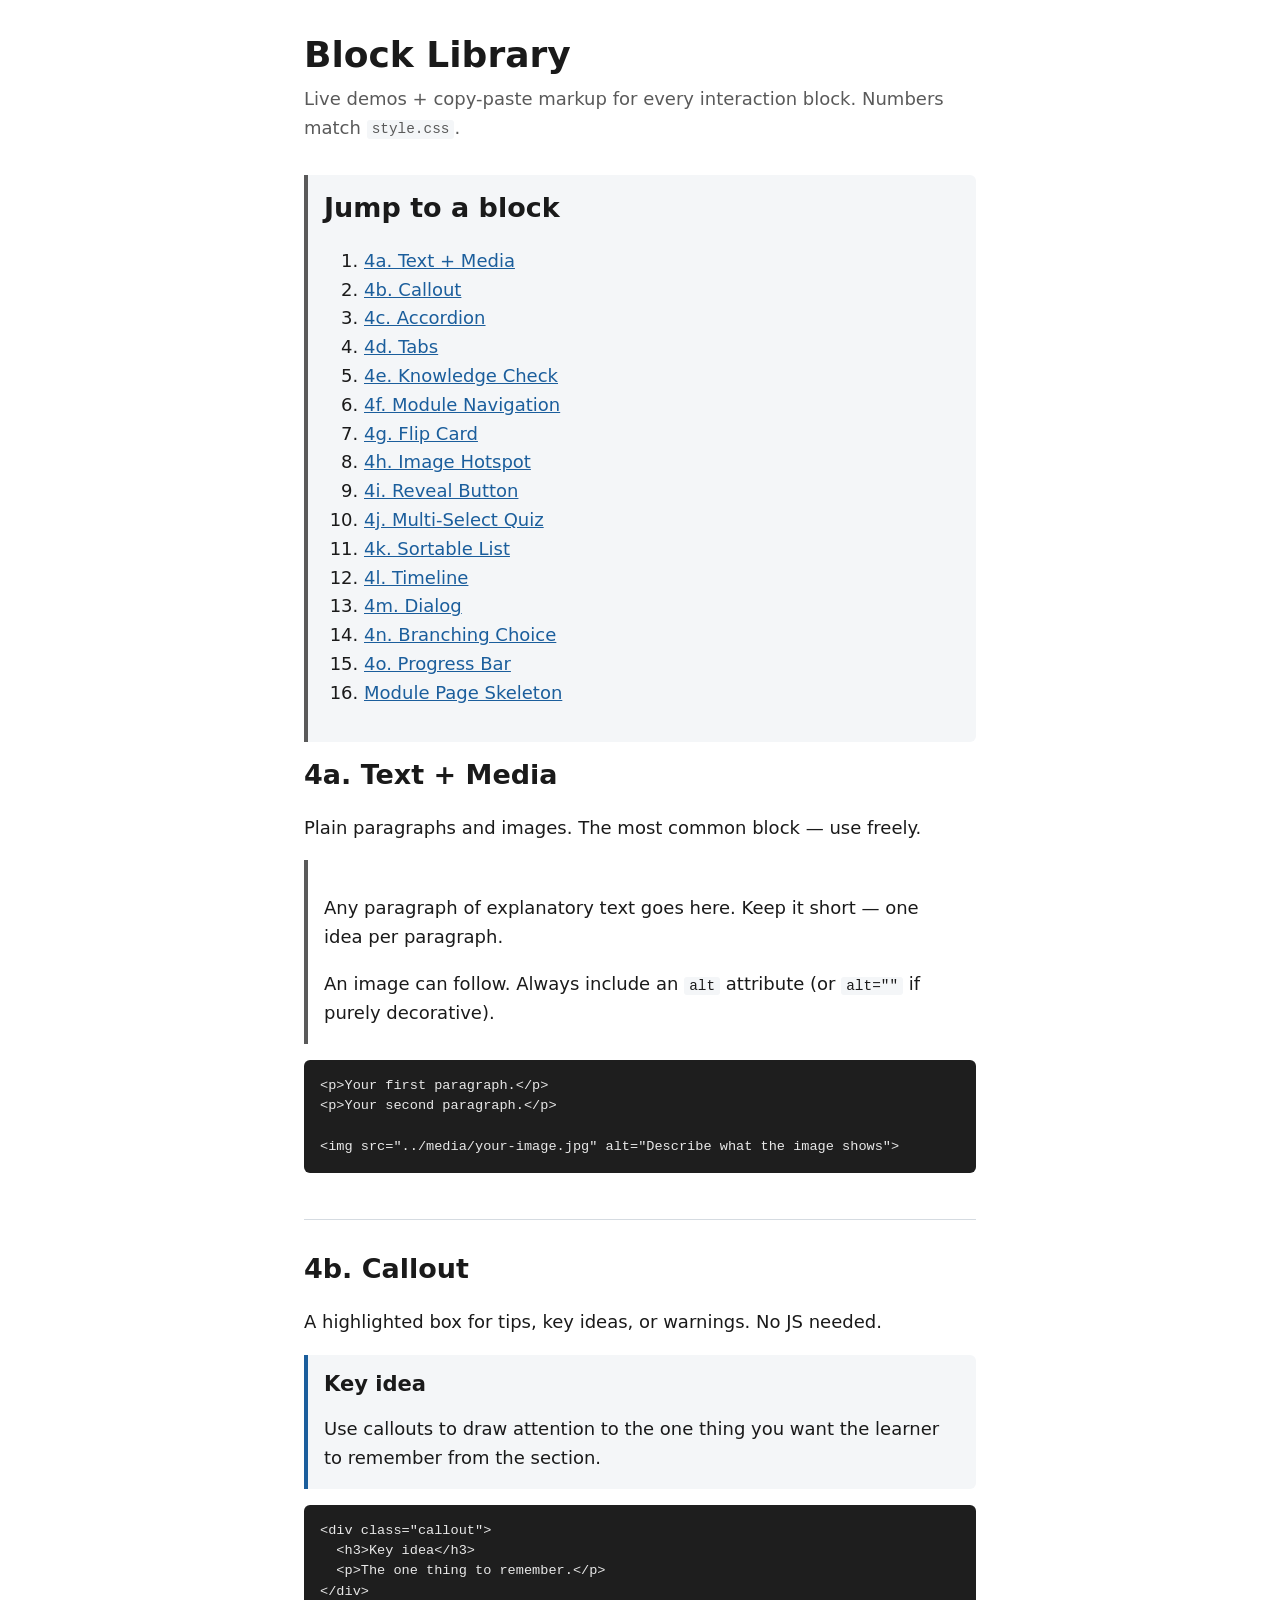
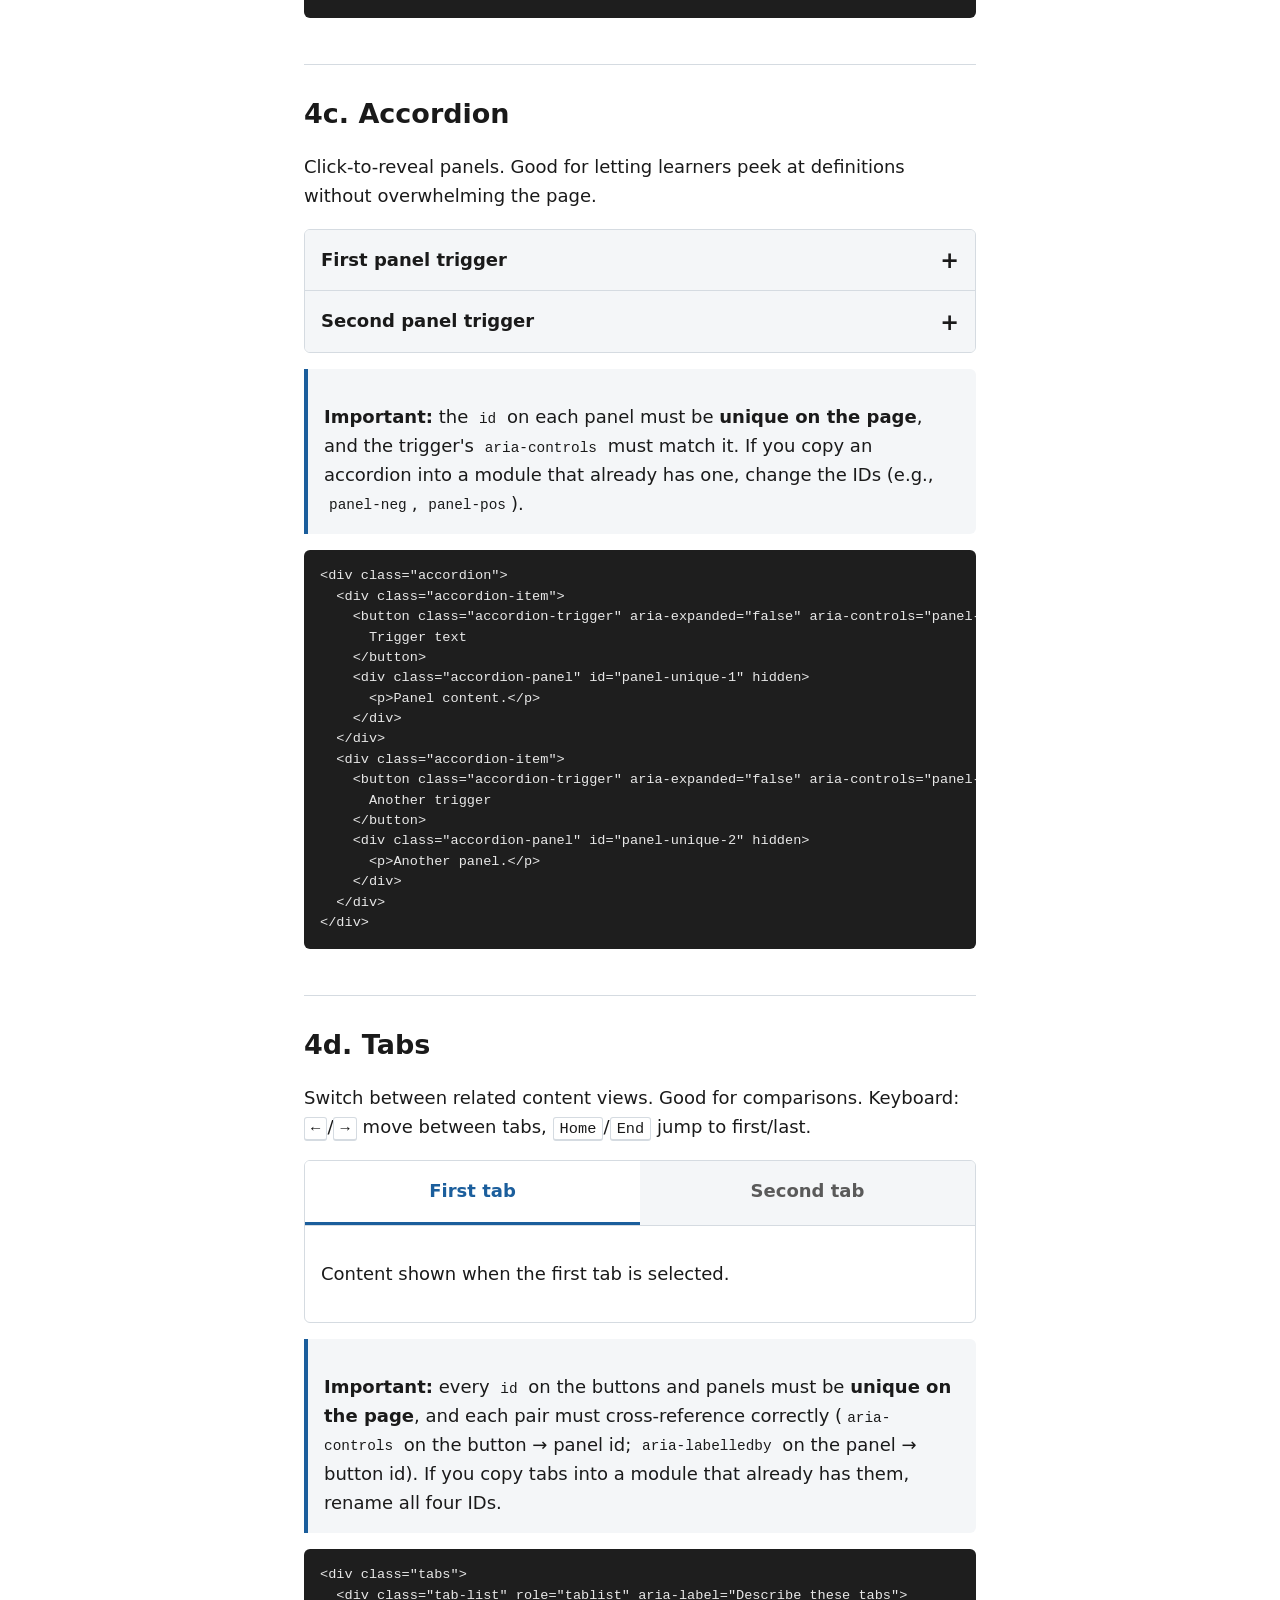
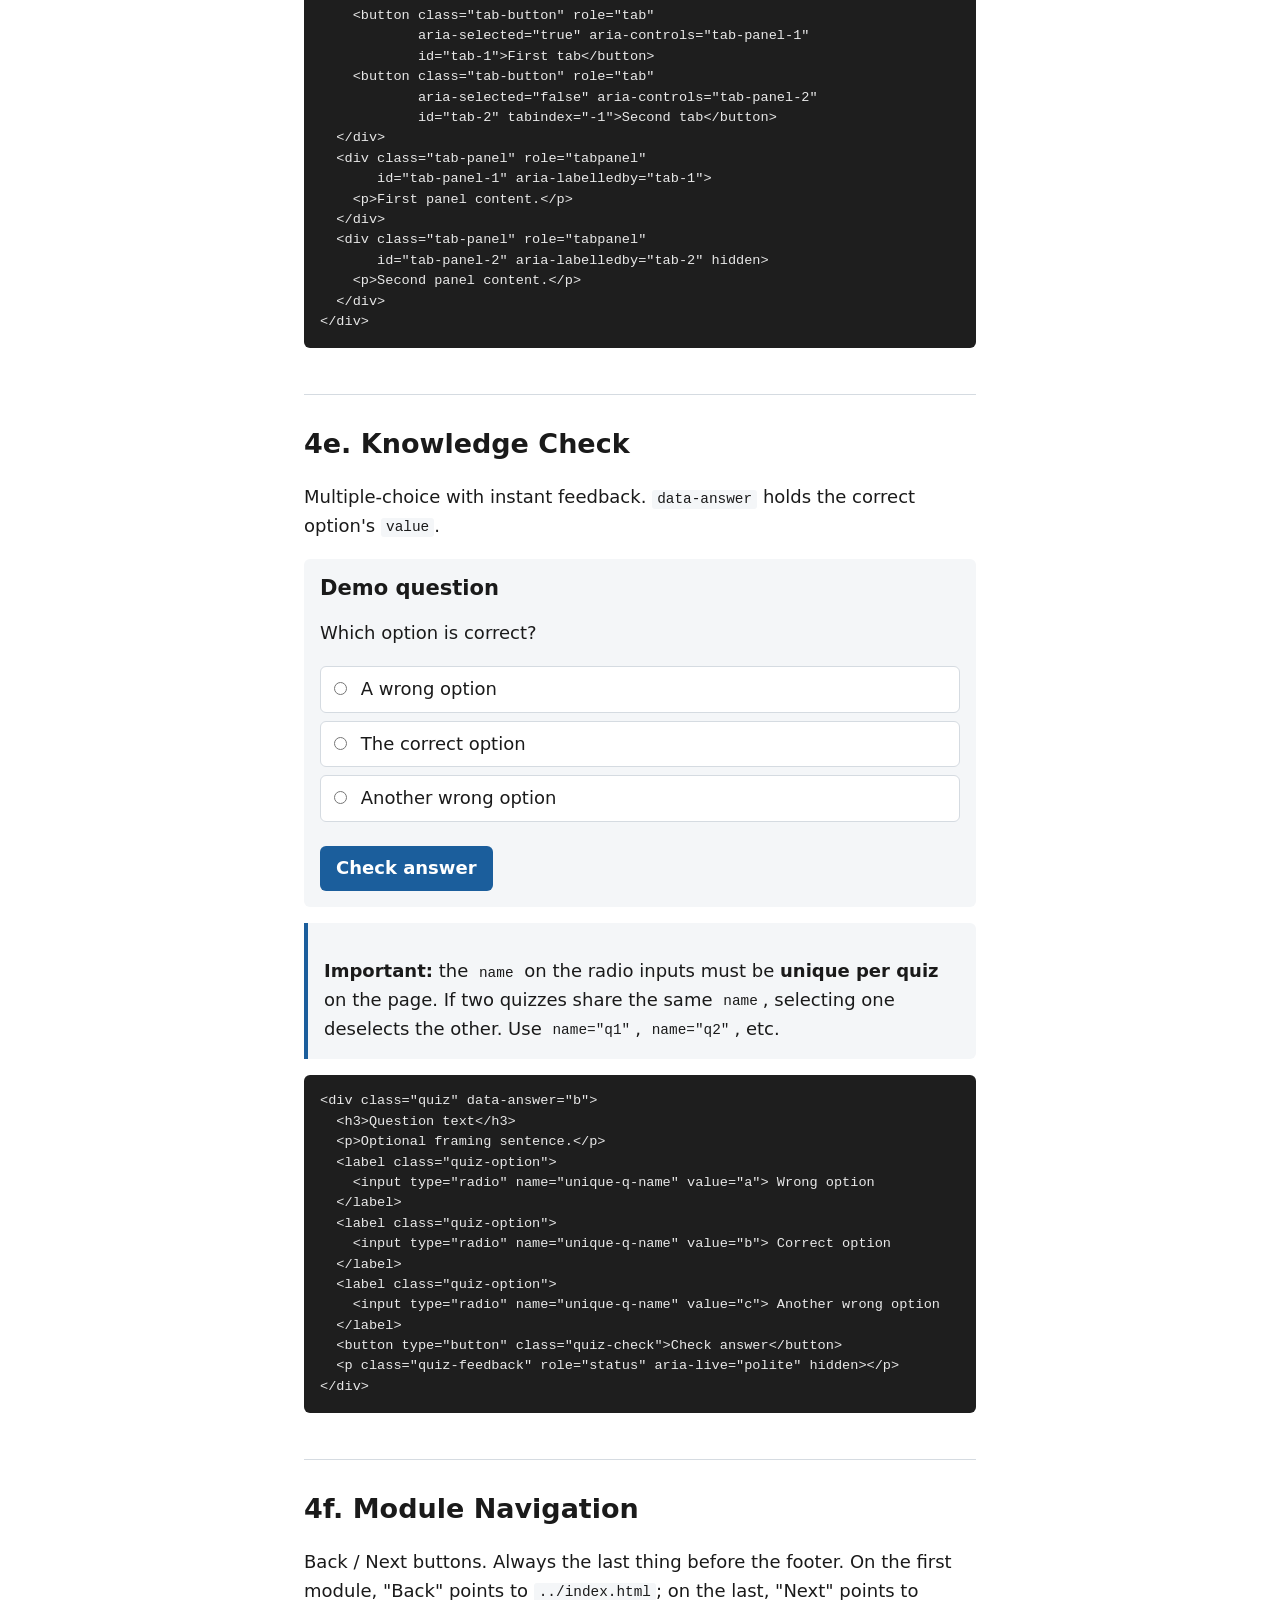
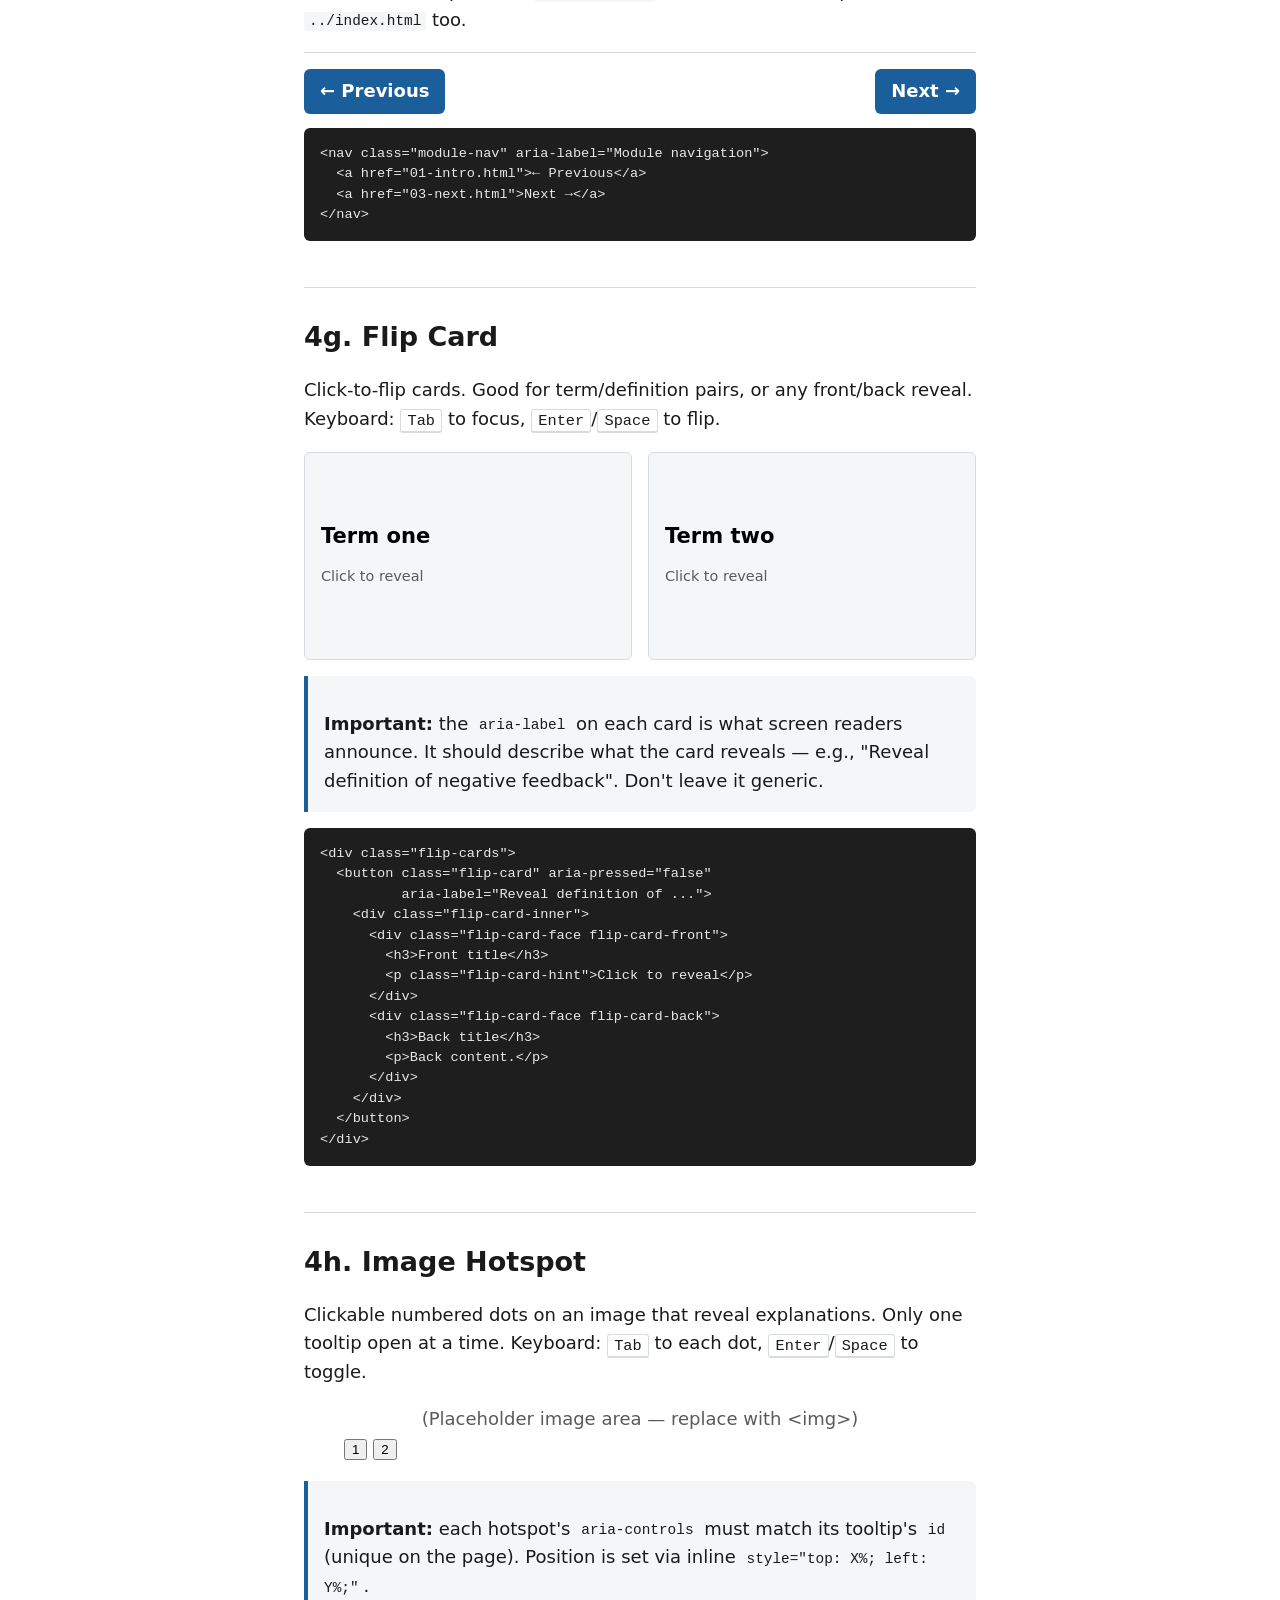
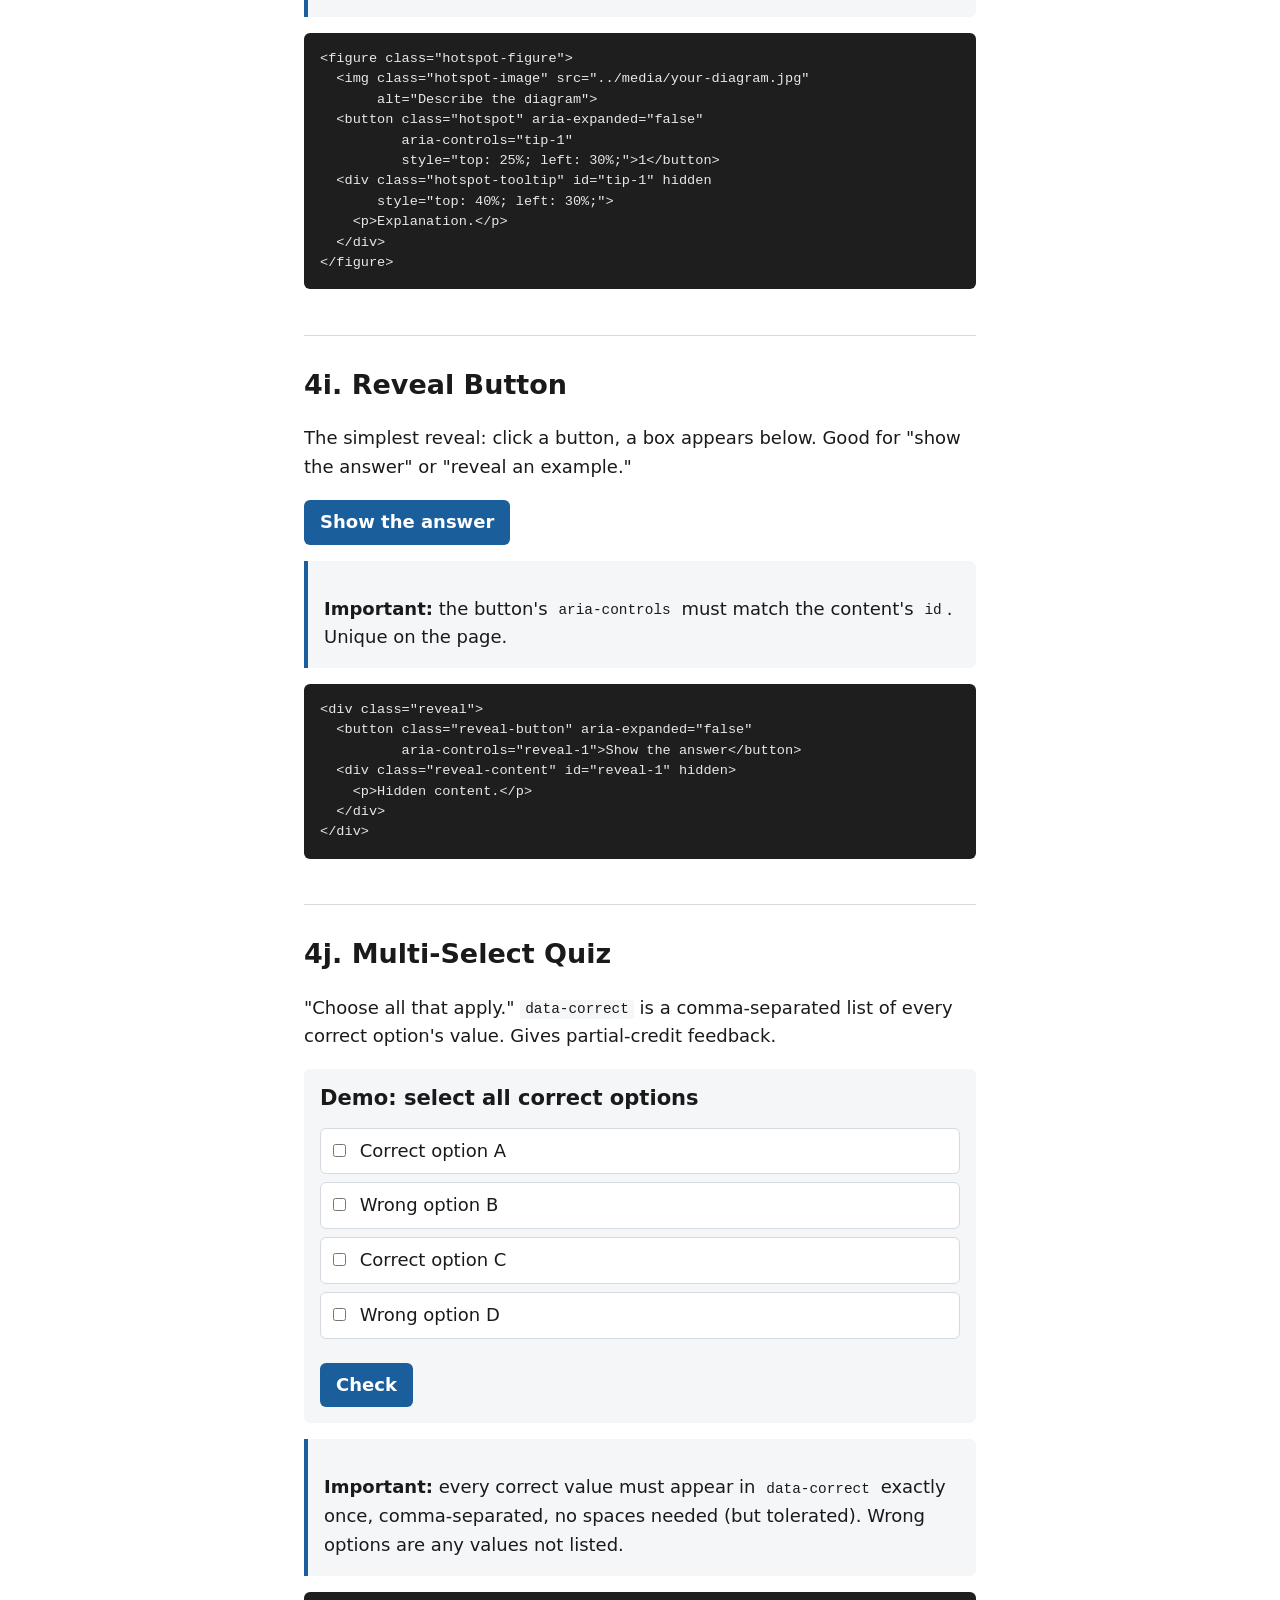
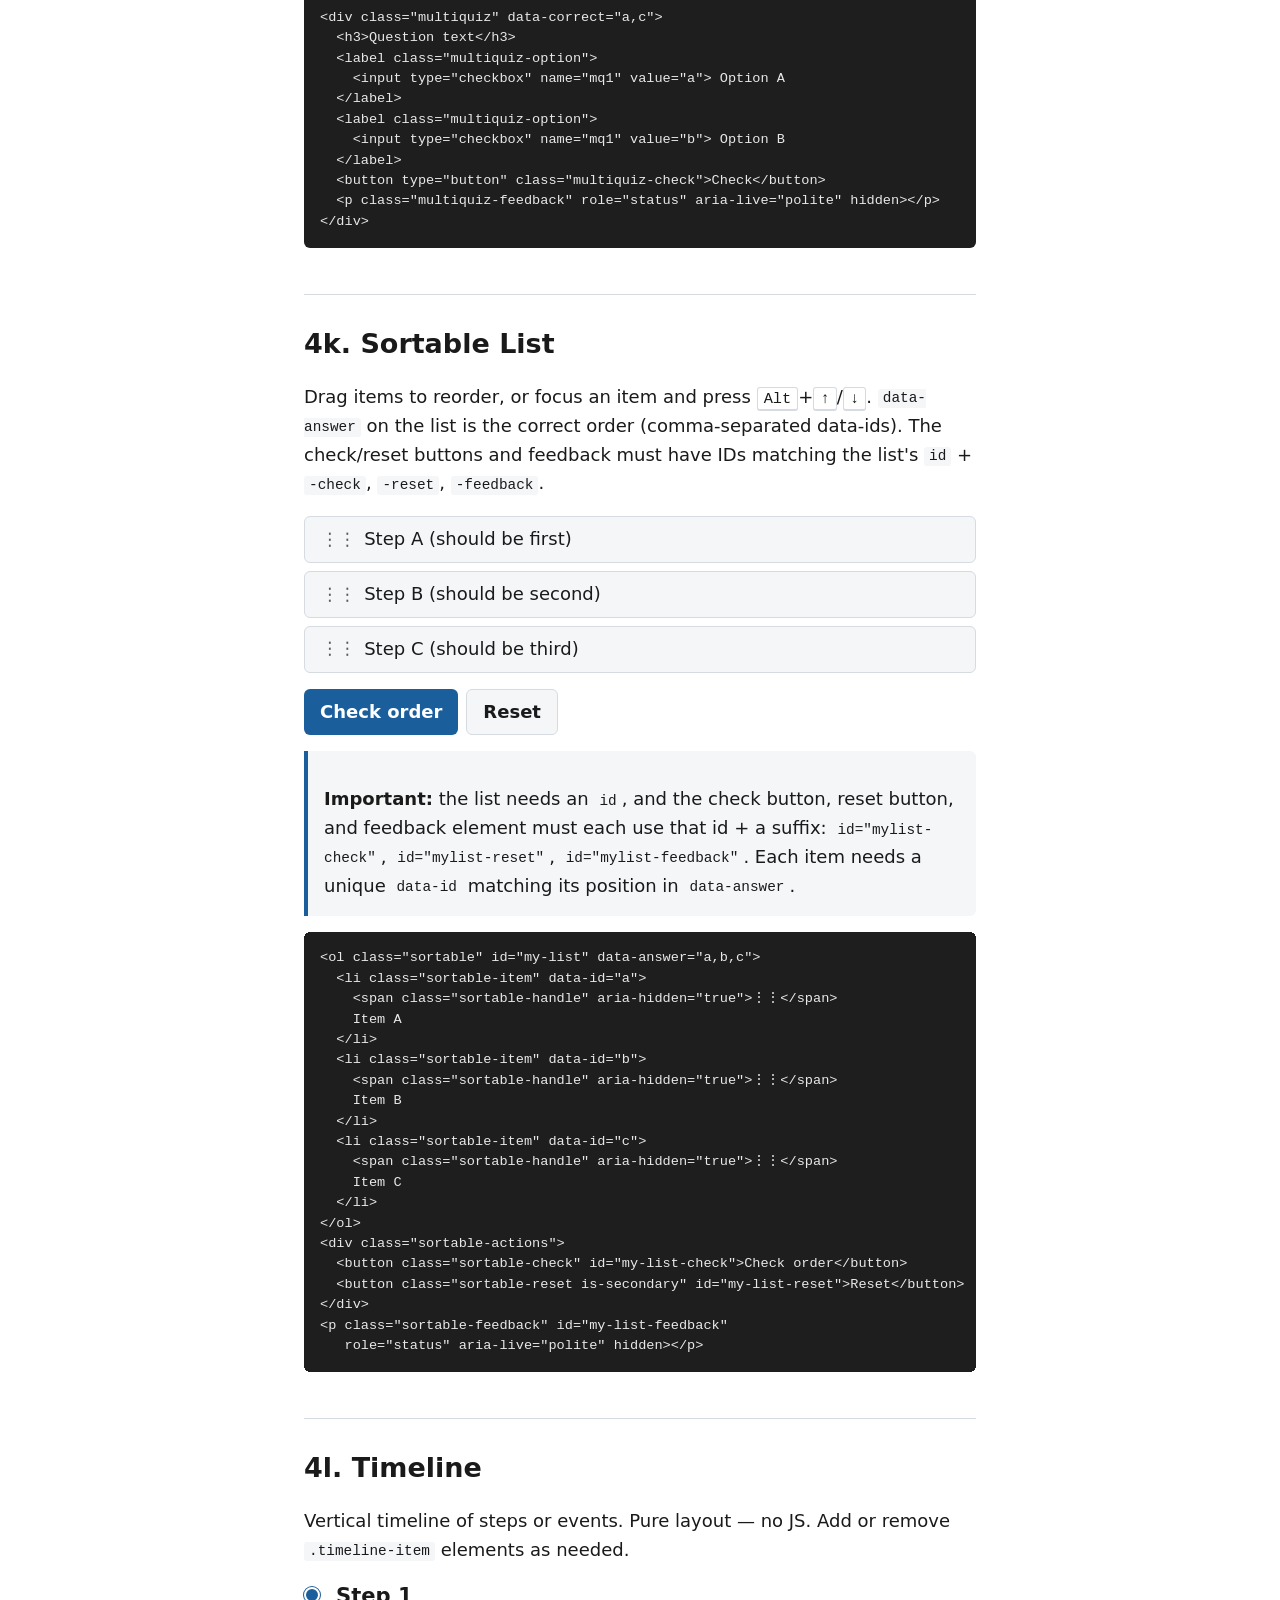
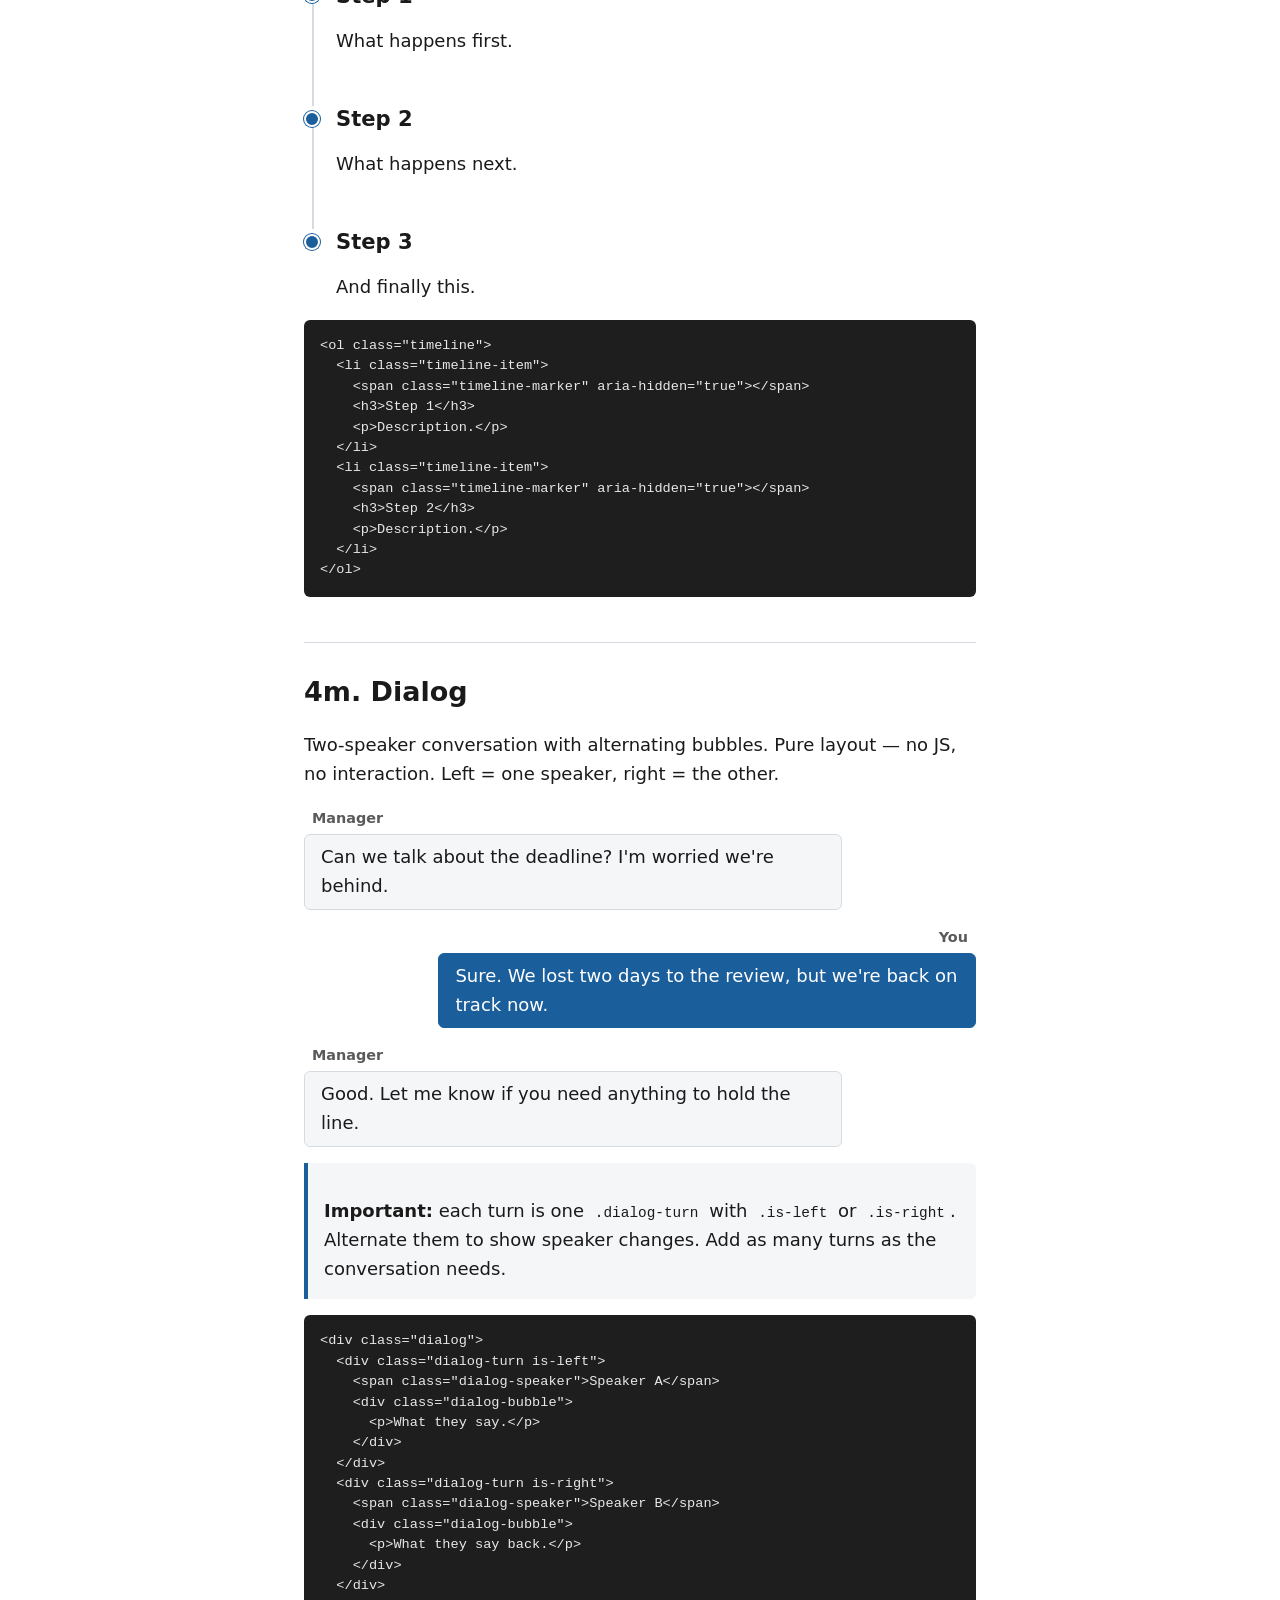
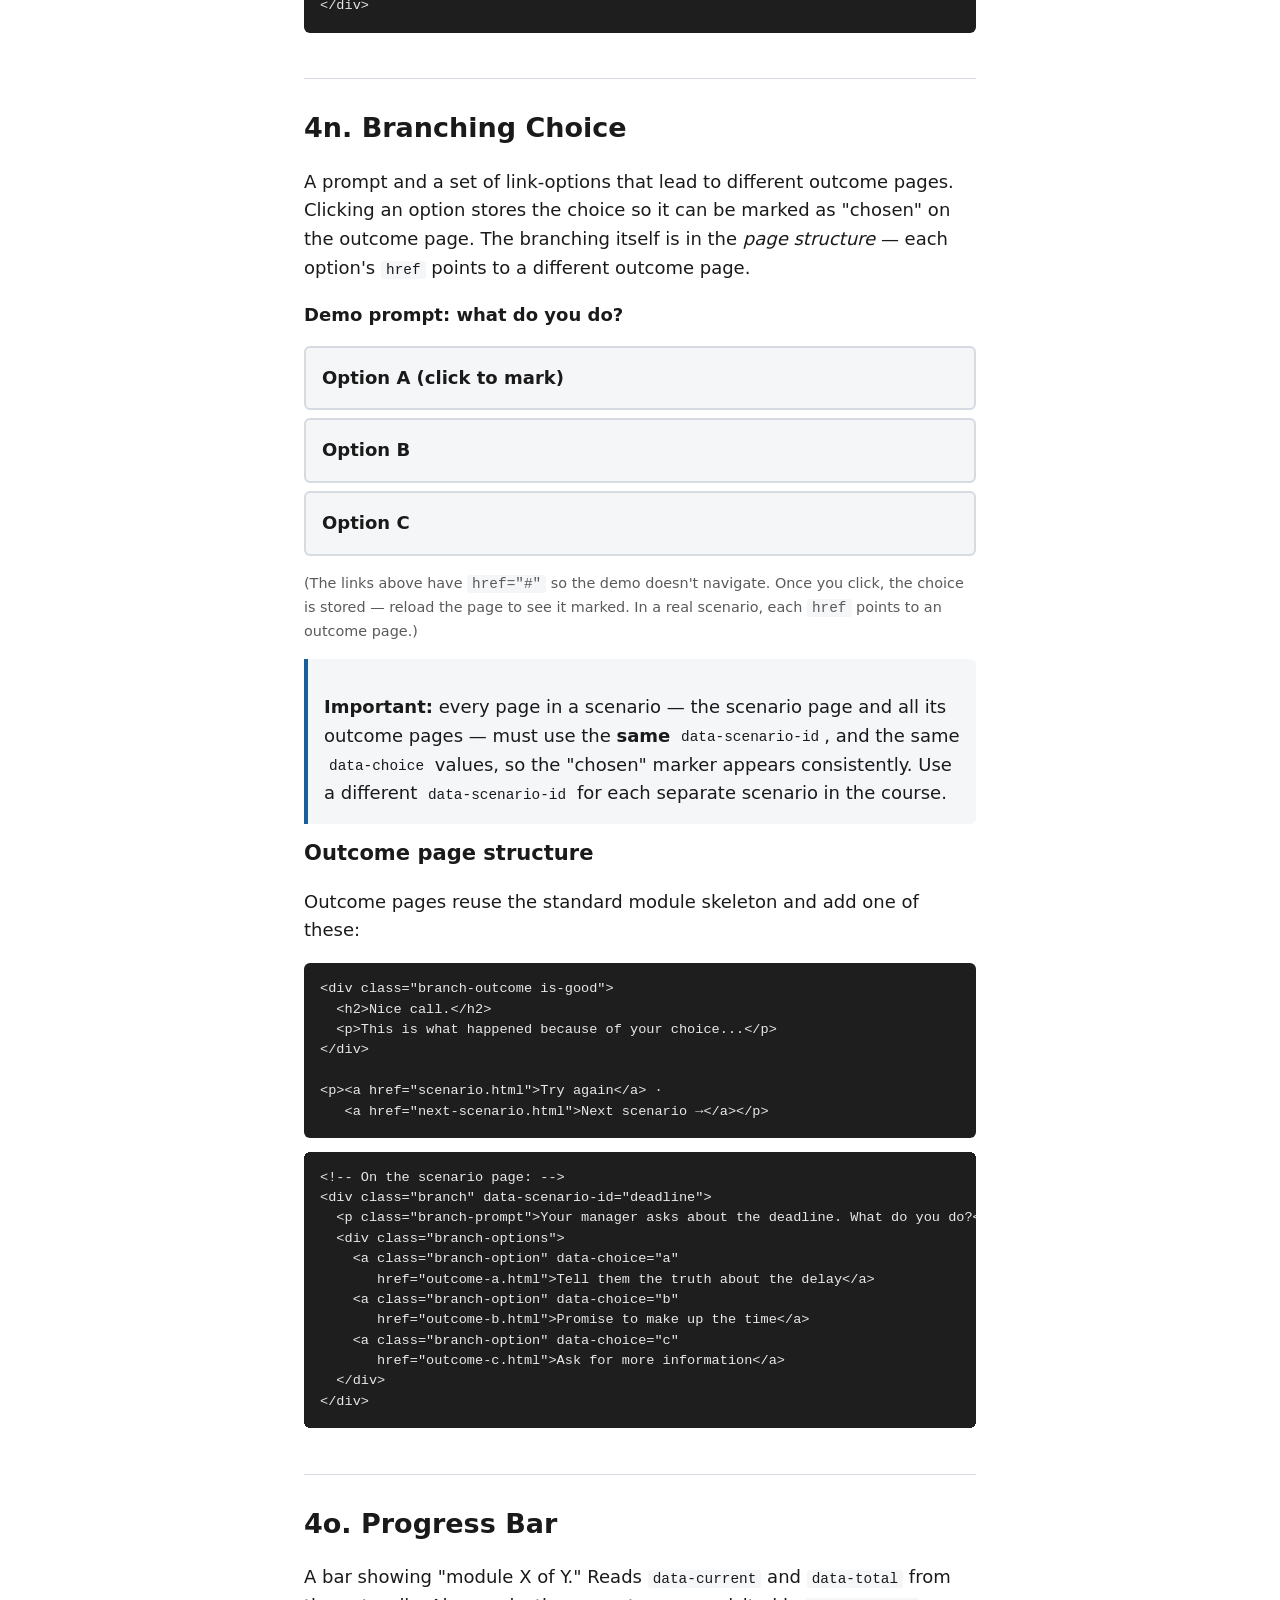
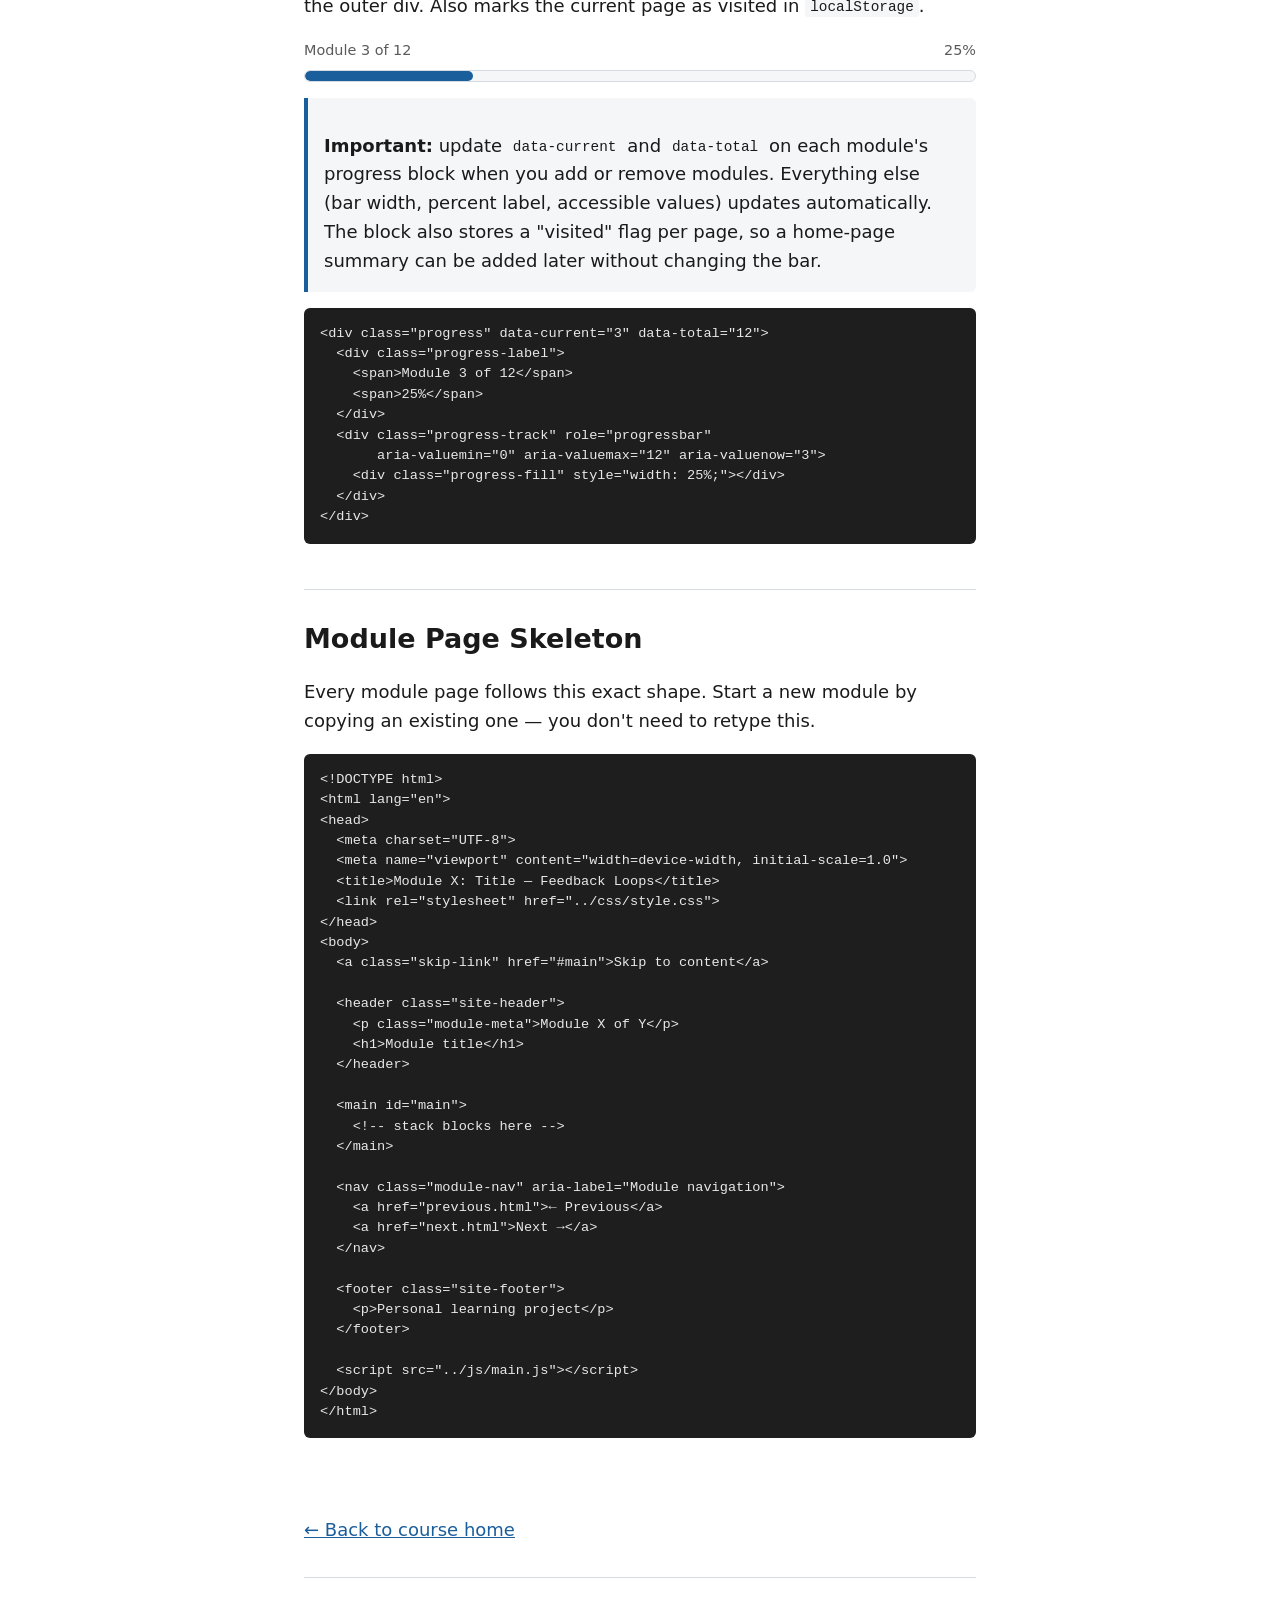
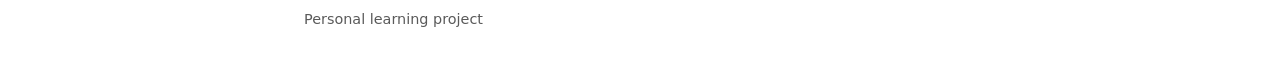
==== commit f4b080c2: "Add progress bar to modules" ====
--- a/blocks.html
+++ b/blocks.html
@@ -34,6 +34,7 @@
         <li><a href="#block-4l">4l. Timeline</a></li>
         <li><a href="#block-4m">4m. Dialog</a></li>
         <li><a href="#block-4n">4n. Branching Choice</a></li>
+        <li><a href="#block-4o">4o. Progress Bar</a></li>
         <li><a href="#block-skeleton">Module Page Skeleton</a></li>
       </ol>
     </nav>
@@ -579,6 +580,39 @@
     </section>
     <!-- #endregion -->
 
+    <!-- #region 4o. Progress Bar -->
+    <section id="block-4o" aria-labelledby="block-4o-heading">
+      <h2 id="block-4o-heading">4o. Progress Bar</h2>
+      <p>A bar showing "module X of Y." Reads <code>data-current</code> and <code>data-total</code> from the outer div. Also marks the current page as visited in <code>localStorage</code>.</p>
+
+      <div class="progress" data-current="3" data-total="12">
+        <div class="progress-label">
+          <span>Module 3 of 12</span>
+          <span>25%</span>
+        </div>
+        <div class="progress-track" role="progressbar"
+             aria-valuemin="0" aria-valuemax="12" aria-valuenow="3">
+          <div class="progress-fill" style="width: 25%;"></div>
+        </div>
+      </div>
+
+      <div class="callout">
+        <p><strong>Important:</strong> update <code>data-current</code> and <code>data-total</code> on each module's progress block when you add or remove modules. Everything else (bar width, percent label, accessible values) updates automatically. The block also stores a "visited" flag per page, so a home-page summary can be added later without changing the bar.</p>
+      </div>
+
+      <pre><code>&lt;div class="progress" data-current="3" data-total="12"&gt;
+  &lt;div class="progress-label"&gt;
+    &lt;span&gt;Module 3 of 12&lt;/span&gt;
+    &lt;span&gt;25%&lt;/span&gt;
+  &lt;/div&gt;
+  &lt;div class="progress-track" role="progressbar"
+       aria-valuemin="0" aria-valuemax="12" aria-valuenow="3"&gt;
+    &lt;div class="progress-fill" style="width: 25%;"&gt;&lt;/div&gt;
+  &lt;/div&gt;
+&lt;/div&gt;</code></pre>
+    </section>
+    <!-- #endregion -->
+
     <!-- #region Module Page Skeleton -->
     <section id="block-skeleton" aria-labelledby="block-skeleton-heading">
       <h2 id="block-skeleton-heading">Module Page Skeleton</h2>
--- a/css/style.css
+++ b/css/style.css
@@ -703,6 +703,31 @@
 .branch-outcome.is-bad  { border-left-color: var(--color-error); }
 .branch-outcome h2 { margin-top: 0; }
 
+
+/* ---- 4o. Progress Bar ---- */
+.progress {
+  margin: var(--space-md) 0;
+}
+.progress-label {
+  display: flex;
+  justify-content: space-between;
+  font-size: var(--font-size-small);
+  color: var(--color-muted);
+  margin-bottom: var(--space-sm);
+}
+.progress-track {
+  height: 0.75rem;
+  background: var(--color-surface);
+  border: 1px solid var(--color-border);
+  border-radius: var(--radius-md);
+  overflow: hidden;
+}
+.progress-fill {
+  height: 100%;
+  background: var(--color-accent);
+  border-radius: var(--radius-md);
+  transition: width 0.3s ease;
+}
 
 /* ---- 4f. Block Library page (blocks.html) ---- */
 main > section {
